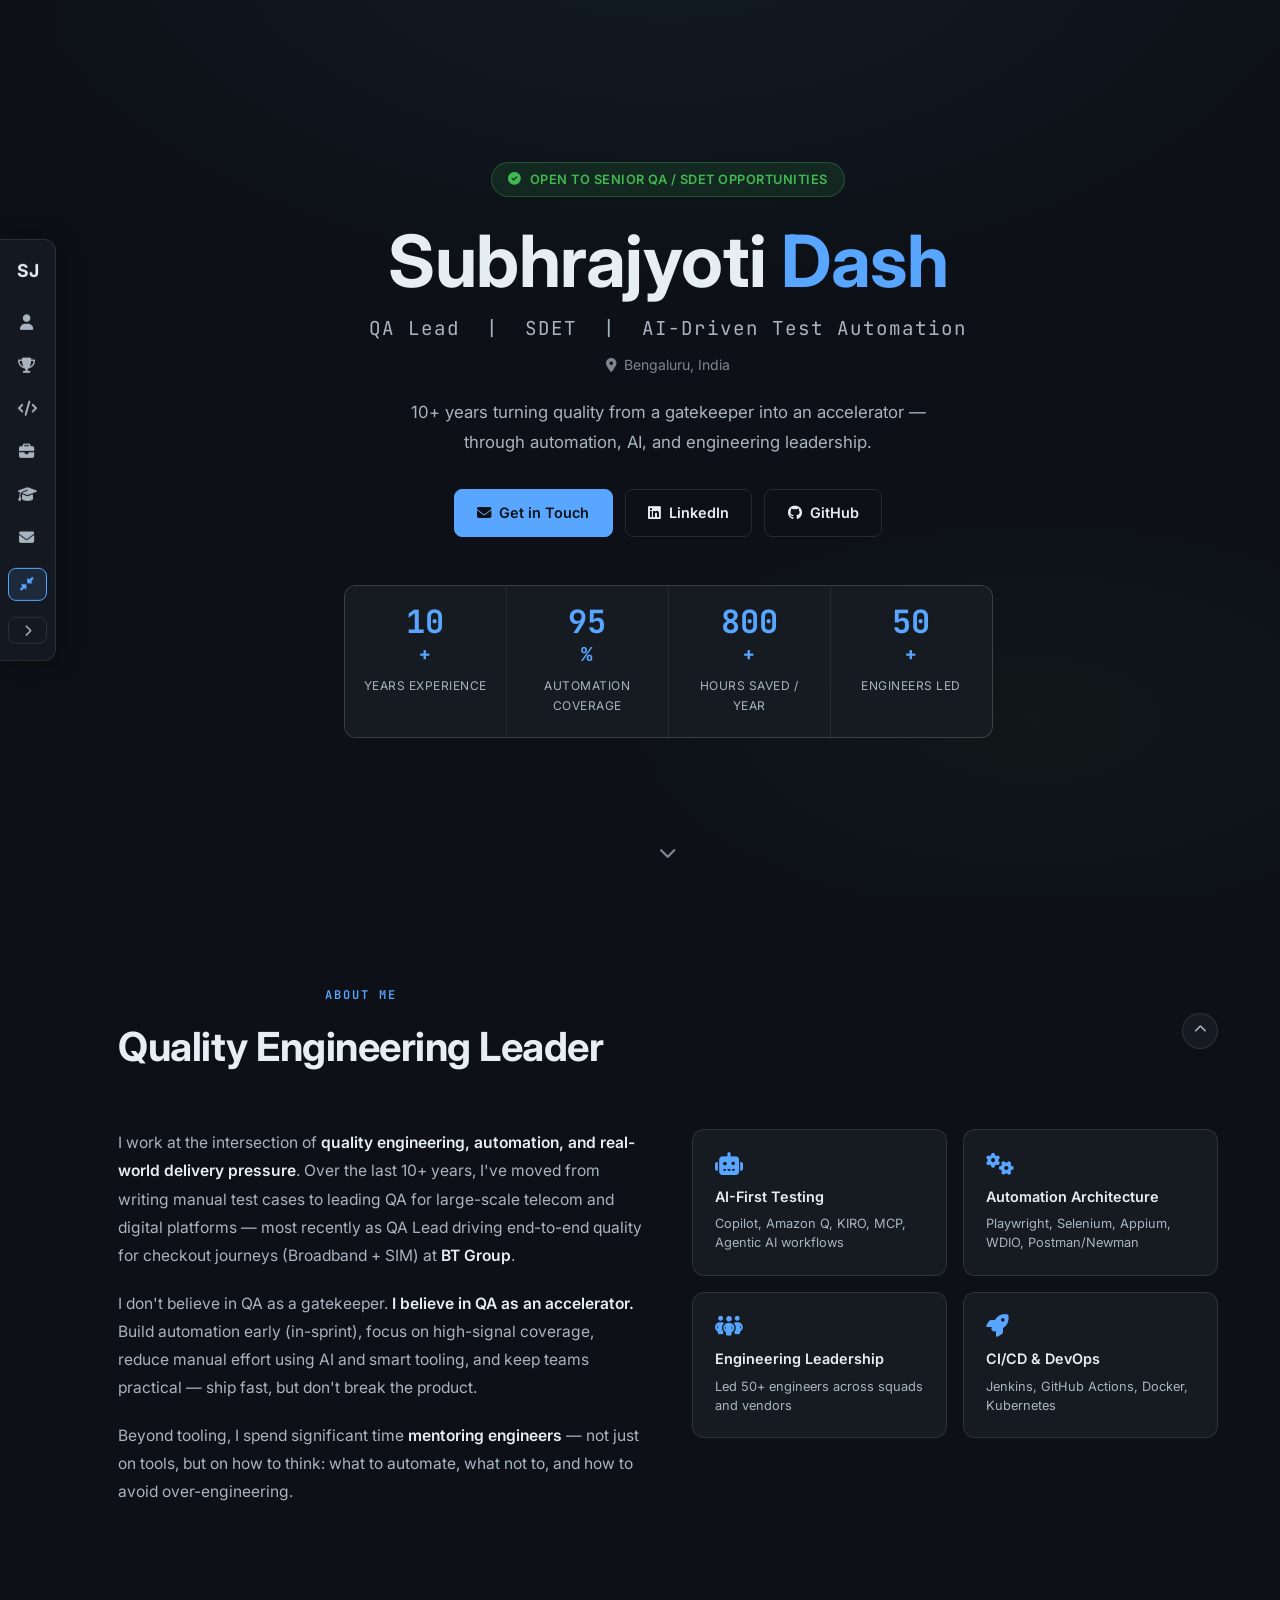
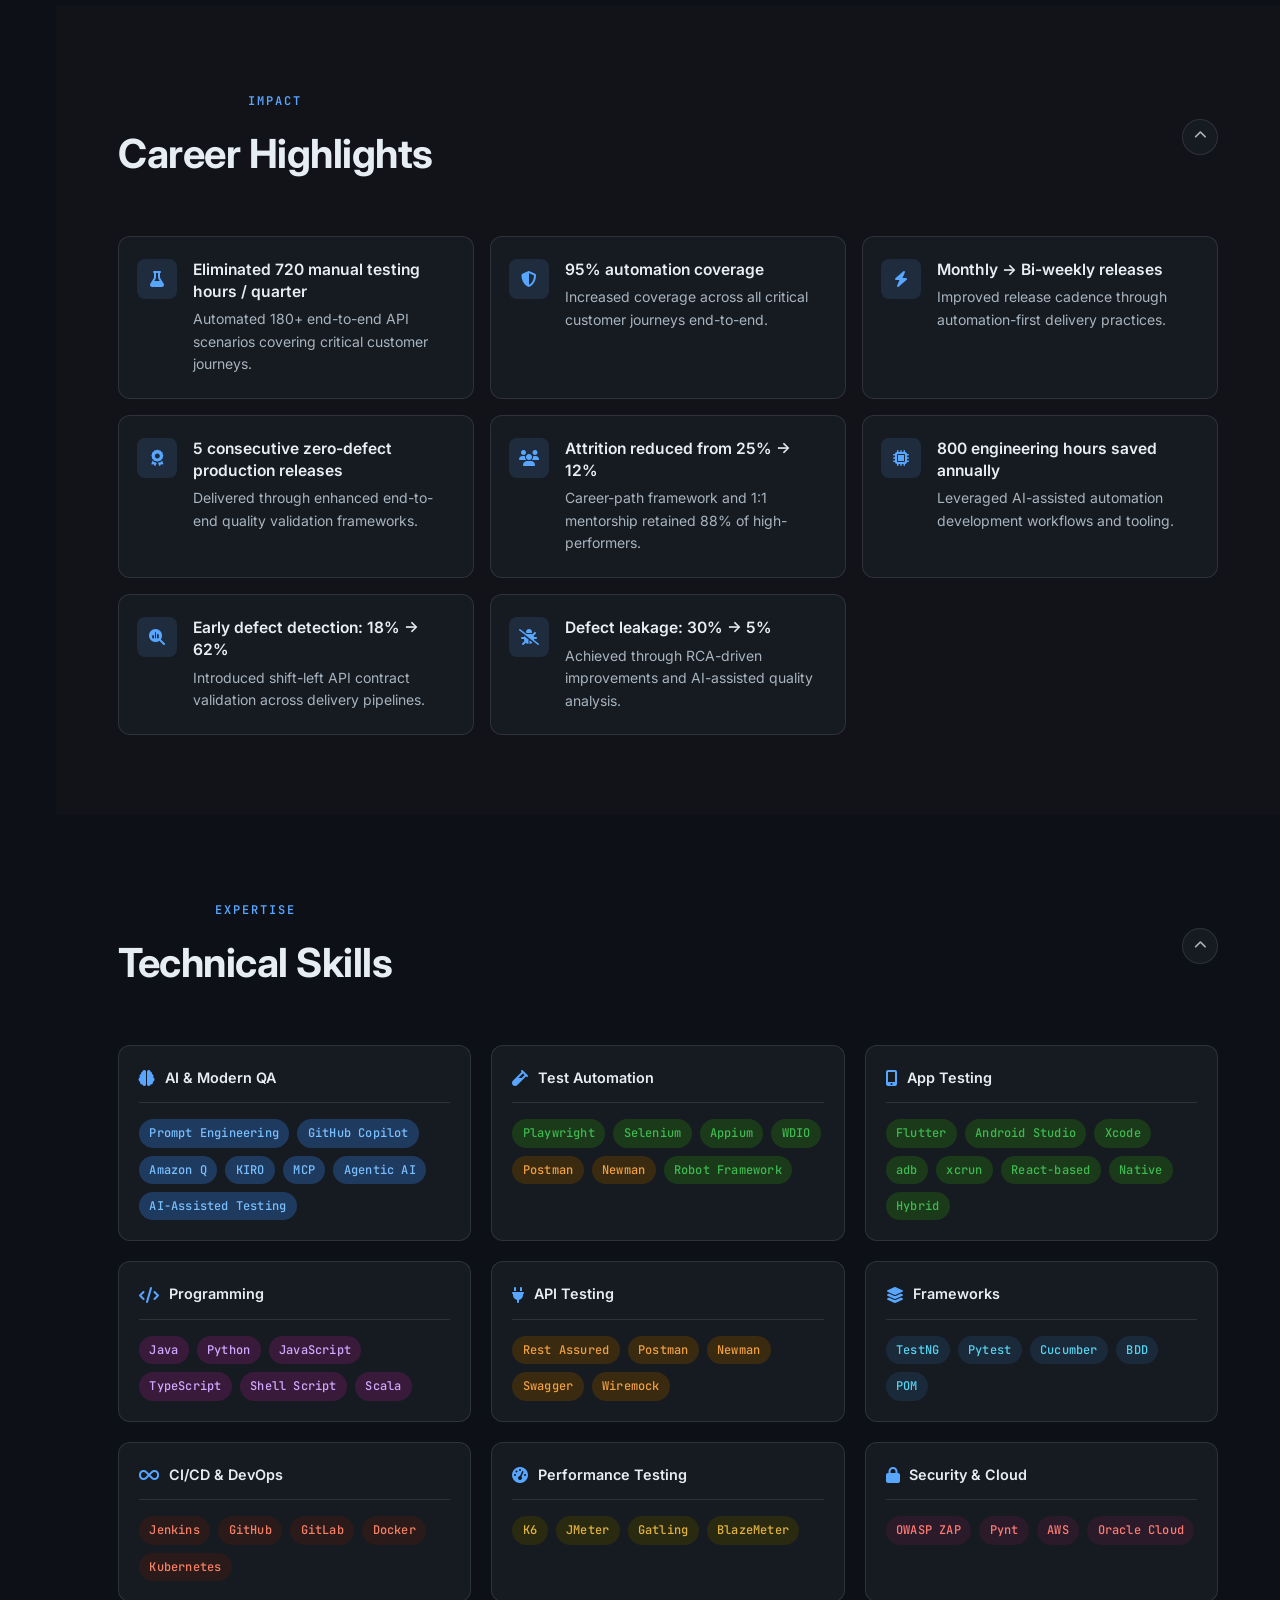
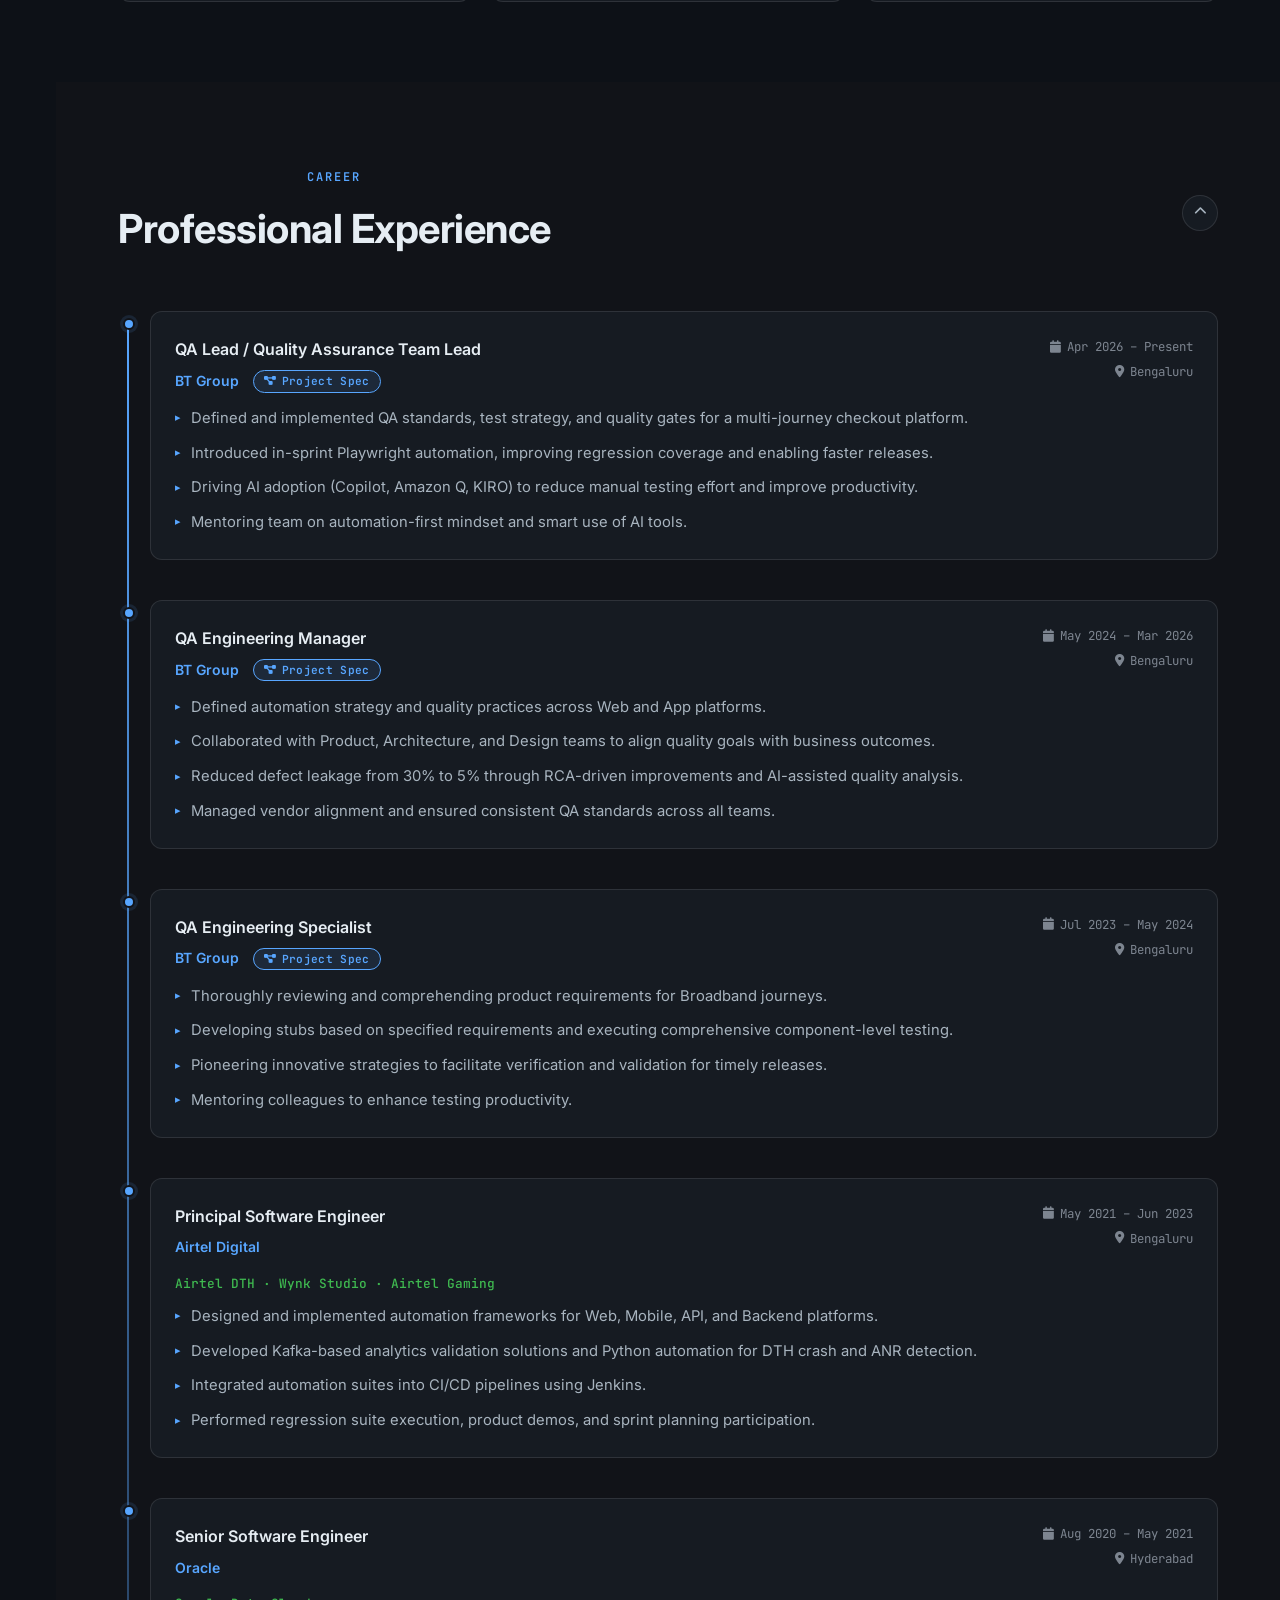
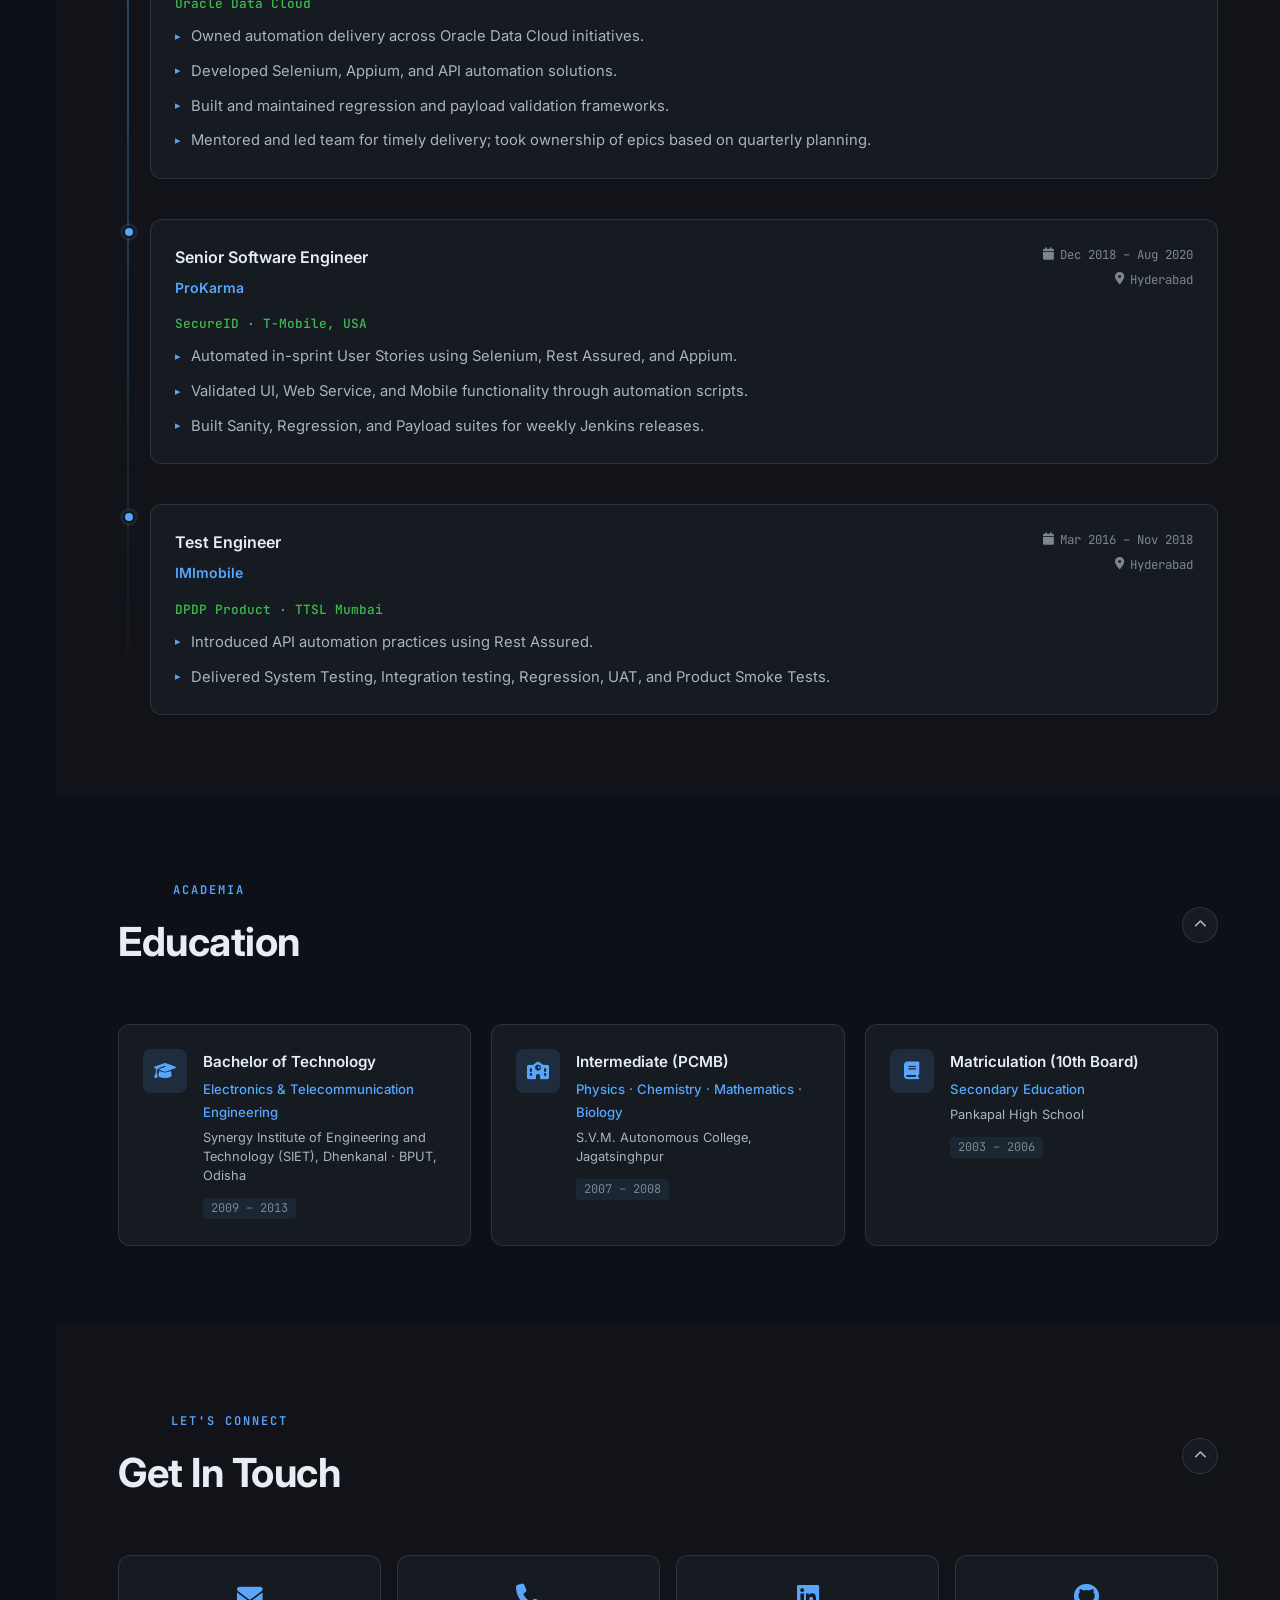
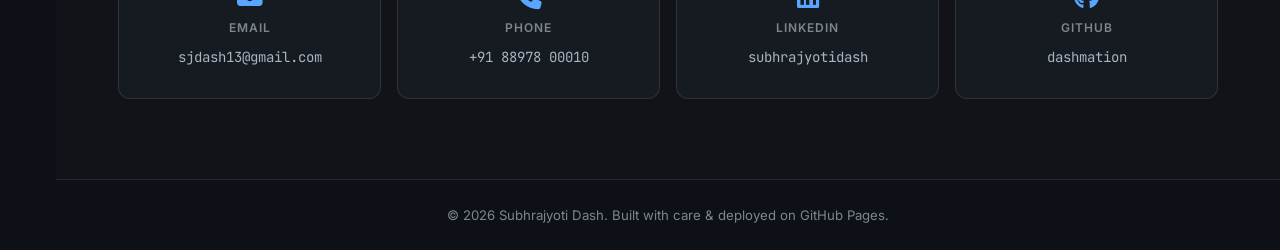
==== cv/index.html @ 7ba9d105 "resume to cv" ====
<!DOCTYPE html>
<html lang="en">
<head>
  <meta charset="UTF-8" />
  <meta name="viewport" content="width=device-width, initial-scale=1.0" />
  <title>Subhrajyoti Dash | QA Lead & SDET</title>
  <link rel="icon" href="data:image/svg+xml,<svg xmlns=%22http://www.w3.org/2000/svg%22 viewBox=%220 0 100 100%22><text y=%22.9em%22 font-size=%2290%22>🤖</text></svg>" />
  <link rel="stylesheet" href="styles.css" />
  <link rel="preconnect" href="https://fonts.googleapis.com" />
  <link rel="preconnect" href="https://fonts.gstatic.com" crossorigin />
  <link href="https://fonts.googleapis.com/css2?family=Inter:wght@300;400;500;600;700&family=JetBrains+Mono:wght@400;500&display=swap" rel="stylesheet" />
  <link rel="stylesheet" href="https://cdnjs.cloudflare.com/ajax/libs/font-awesome/6.5.0/css/all.min.css" />
</head>
<body>

  <!-- Floating Left Sidebar -->
  <aside id="sidebar">
    <div class="sidebar-logo">
      <span class="logo-short">SJ</span>
      <span class="logo-full">Subhrajyoti</span>
    </div>
    <nav class="sidebar-nav">
      <a href="#about"       class="sidebar-link" data-section="about">
        <i class="fas fa-user"></i><span>About</span>
      </a>
      <a href="#highlights"  class="sidebar-link" data-section="highlights">
        <i class="fas fa-trophy"></i><span>Highlights</span>
      </a>
      <a href="#skills"      class="sidebar-link" data-section="skills">
        <i class="fas fa-code"></i><span>Skills</span>
      </a>
      <a href="#experience"  class="sidebar-link" data-section="experience">
        <i class="fas fa-briefcase"></i><span>Experience</span>
      </a>
      <a href="#education"   class="sidebar-link" data-section="education">
        <i class="fas fa-graduation-cap"></i><span>Education</span>
      </a>
      <a href="#contact"     class="sidebar-link" data-section="contact">
        <i class="fas fa-envelope"></i><span>Contact</span>
      </a>
    </nav>
    <button id="collapseAllBtn" aria-label="Collapse all sections" title="Collapse / Expand all">
      <i class="fas fa-compress-alt"></i><span>Collapse All</span>
    </button>
    <div id="collapseHint">
      <span>Collapse or expand all sections in one click</span>
      <button id="collapseHintDismiss" aria-label="Dismiss hint"><i class="fas fa-xmark"></i></button>
    </div>
    <button id="sidebarToggle" aria-label="Toggle sidebar">
      <i class="fas fa-chevron-right"></i>
    </button>
  </aside>

  <!-- Navigation -->
  <nav id="navbar">
    <div class="nav-container">
      <span class="nav-logo">SJ<span class="dot">.</span></span>
      <ul class="nav-links">
        <li><a href="#about">About</a></li>
        <li><a href="#highlights">Highlights</a></li>
        <li><a href="#skills">Skills</a></li>
        <li><a href="#experience">Experience</a></li>
        <li><a href="#education">Education</a></li>
        <li><a href="#contact">Contact</a></li>
      </ul>
      <button class="nav-toggle" id="navToggle" aria-label="Toggle menu">
        <i class="fas fa-bars"></i>
      </button>
    </div>
  </nav>

  <!-- Hero Section -->
  <section id="hero">
    <div class="hero-bg"></div>
    <div class="hero-content">
      <div class="hero-badge">
        <i class="fas fa-circle-check"></i> Open to Senior QA / SDET Opportunities
      </div>
      <h1 class="hero-name">Subhrajyoti <span class="accent">Dash</span></h1>
      <p class="hero-title">QA Lead &nbsp;|&nbsp; SDET &nbsp;|&nbsp; AI-Driven Test Automation</p>
      <p class="hero-location"><i class="fas fa-location-dot"></i> Bengaluru, India</p>
      <p class="hero-tagline">10+ years turning quality from a gatekeeper into an accelerator —<br/>through automation, AI, and engineering leadership.</p>
      <div class="hero-cta">
        <a href="mailto:sjdash13@gmail.com" class="btn btn-primary"><i class="fas fa-envelope"></i> Get in Touch</a>
        <a href="https://linkedin.com/in/subhrajyotidash" target="_blank" rel="noopener" class="btn btn-outline"><i class="fab fa-linkedin"></i> LinkedIn</a>
        <a href="https://github.com/dashmation" target="_blank" rel="noopener" class="btn btn-outline"><i class="fab fa-github"></i> GitHub</a>
      </div>
      <div class="hero-stats">
        <div class="stat">
          <span class="stat-number" data-target="10">0</span><span class="stat-suffix">+</span>
          <span class="stat-label">Years Experience</span>
        </div>
        <div class="stat">
          <span class="stat-number" data-target="95">0</span><span class="stat-suffix">%</span>
          <span class="stat-label">Automation Coverage</span>
        </div>
        <div class="stat">
          <span class="stat-number" data-target="800">0</span><span class="stat-suffix">+</span>
          <span class="stat-label">Hours Saved / Year</span>
        </div>
        <div class="stat">
          <span class="stat-number" data-target="50">0</span><span class="stat-suffix">+</span>
          <span class="stat-label">Engineers Led</span>
        </div>
      </div>
    </div>
    <a href="#about" class="scroll-down" aria-label="Scroll down"><i class="fas fa-chevron-down"></i></a>
  </section>

  <!-- About / Summary -->
  <section id="about" class="section collapsible-section">
    <div class="container">
      <div class="section-header fade-in">
        <div class="section-title-row">
          <div>
            <span class="section-label">About Me</span>
            <h2>Quality Engineering Leader</h2>
          </div>
          <button class="collapse-btn" aria-expanded="true" aria-controls="about-body">
            <i class="fas fa-chevron-up"></i>
          </button>
        </div>
      </div>
      <div class="section-body" id="about-body">
      <div class="about-grid fade-in">
        <div class="about-text">
          <p>
            I work at the intersection of <strong>quality engineering, automation, and real-world delivery pressure</strong>. Over the last 10+ years, I've moved from writing manual test cases to leading QA for large-scale telecom and digital platforms — most recently as QA Lead driving end-to-end quality for checkout journeys (Broadband + SIM) at <strong>BT Group</strong>.
          </p>
          <p>
            I don't believe in QA as a gatekeeper. <strong>I believe in QA as an accelerator.</strong> Build automation early (in-sprint), focus on high-signal coverage, reduce manual effort using AI and smart tooling, and keep teams practical — ship fast, but don't break the product.
          </p>
          <p>
            Beyond tooling, I spend significant time <strong>mentoring engineers</strong> — not just on tools, but on how to think: what to automate, what not to, and how to avoid over-engineering.
          </p>
        </div>
        <div class="about-cards">
          <div class="about-card">
            <i class="fas fa-robot"></i>
            <h4>AI-First Testing</h4>
            <p>Copilot, Amazon Q, KIRO, MCP, Agentic AI workflows</p>
          </div>
          <div class="about-card">
            <i class="fas fa-gears"></i>
            <h4>Automation Architecture</h4>
            <p>Playwright, Selenium, Appium, WDIO, Postman/Newman</p>
          </div>
          <div class="about-card">
            <i class="fas fa-people-group"></i>
            <h4>Engineering Leadership</h4>
            <p>Led 50+ engineers across squads and vendors</p>
          </div>
          <div class="about-card">
            <i class="fas fa-rocket"></i>
            <h4>CI/CD & DevOps</h4>
            <p>Jenkins, GitHub Actions, Docker, Kubernetes</p>
          </div>
        </div>
      </div><!-- /.about-grid -->
      </div><!-- /.section-body -->
    </div><!-- /.container -->
  </section><!-- /#about -->
  <section id="highlights" class="section section-dark collapsible-section">
    <div class="container">
      <div class="section-header fade-in">
        <div class="section-title-row">
          <div>
            <span class="section-label">Impact</span>
            <h2>Career Highlights</h2>
          </div>
          <button class="collapse-btn" aria-expanded="true" aria-controls="highlights-body">
            <i class="fas fa-chevron-up"></i>
          </button>
        </div>
      </div>
      <div class="section-body" id="highlights-body">
      <div class="highlights-grid fade-in">
        <div class="highlight-card" data-highlight="manual-hours" role="button" tabindex="0" aria-label="Read the story behind this highlight">
          <div class="highlight-icon"><i class="fas fa-flask"></i></div>
          <div class="highlight-body">
            <h4>Eliminated 720 manual testing hours / quarter</h4>
            <p>Automated 180+ end-to-end API scenarios covering critical customer journeys.</p>
          </div>
        </div>
        <div class="highlight-card" data-highlight="automation-coverage" role="button" tabindex="0" aria-label="Read the story behind this highlight">
          <div class="highlight-icon"><i class="fas fa-shield-halved"></i></div>
          <div class="highlight-body">
            <h4>95% automation coverage</h4>
            <p>Increased coverage across all critical customer journeys end-to-end.</p>
          </div>
        </div>
        <div class="highlight-card" data-highlight="release-cadence" role="button" tabindex="0" aria-label="Read the story behind this highlight">
          <div class="highlight-icon"><i class="fas fa-bolt"></i></div>
          <div class="highlight-body">
            <h4>Monthly → Bi-weekly releases</h4>
            <p>Improved release cadence through automation-first delivery practices.</p>
          </div>
        </div>
        <div class="highlight-card" data-highlight="zero-defect" role="button" tabindex="0" aria-label="Read the story behind this highlight">
          <div class="highlight-icon"><i class="fas fa-award"></i></div>
          <div class="highlight-body">
            <h4>5 consecutive zero-defect production releases</h4>
            <p>Delivered through enhanced end-to-end quality validation frameworks.</p>
          </div>
        </div>
        <div class="highlight-card" data-highlight="attrition" role="button" tabindex="0" aria-label="Read the story behind this highlight">
          <div class="highlight-icon"><i class="fas fa-users"></i></div>
          <div class="highlight-body">
            <h4>Attrition reduced from 25% → 12%</h4>
            <p>Career-path framework and 1:1 mentorship retained 88% of high-performers.</p>
          </div>
        </div>
        <div class="highlight-card" data-highlight="ai-hours-saved" role="button" tabindex="0" aria-label="Read the story behind this highlight">
          <div class="highlight-icon"><i class="fas fa-microchip"></i></div>
          <div class="highlight-body">
            <h4>800 engineering hours saved annually</h4>
            <p>Leveraged AI-assisted automation development workflows and tooling.</p>
          </div>
        </div>
        <div class="highlight-card" data-highlight="shift-left" role="button" tabindex="0" aria-label="Read the story behind this highlight">
          <div class="highlight-icon"><i class="fas fa-magnifying-glass-chart"></i></div>
          <div class="highlight-body">
            <h4>Early defect detection: 18% → 62%</h4>
            <p>Introduced shift-left API contract validation across delivery pipelines.</p>
          </div>
        </div>
        <div class="highlight-card" data-highlight="defect-leakage" role="button" tabindex="0" aria-label="Read the story behind this highlight">
          <div class="highlight-icon"><i class="fas fa-bug-slash"></i></div>
          <div class="highlight-body">
            <h4>Defect leakage: 30% → 5%</h4>
            <p>Achieved through RCA-driven improvements and AI-assisted quality analysis.</p>
          </div>
        </div>
      </div>
      </div><!-- /.section-body -->
    </div><!-- /.container -->
  </section><!-- /#highlights -->

  <!-- Technical Skills -->
  <section id="skills" class="section collapsible-section">
    <div class="container">
      <div class="section-header fade-in">
        <div class="section-title-row">
          <div>
            <span class="section-label">Expertise</span>
            <h2>Technical Skills</h2>
          </div>
          <button class="collapse-btn" aria-expanded="true" aria-controls="skills-body">
            <i class="fas fa-chevron-up"></i>
          </button>
        </div>
      </div>
      <div class="section-body" id="skills-body">
      <div class="skills-grid fade-in">

        <div class="skill-group">
          <div class="skill-group-header">
            <i class="fas fa-brain"></i>
            <h3>AI &amp; Modern QA</h3>
          </div>
          <div class="skill-tags">
            <span class="tag tag-ai">Prompt Engineering</span>
            <span class="tag tag-ai">GitHub Copilot</span>
            <span class="tag tag-ai">Amazon Q</span>
            <span class="tag tag-ai">KIRO</span>
            <span class="tag tag-ai">MCP</span>
            <span class="tag tag-ai">Agentic AI</span>
            <span class="tag tag-ai">AI-Assisted Testing</span>
          </div>
        </div>

        <div class="skill-group">
          <div class="skill-group-header">
            <i class="fas fa-vial"></i>
            <h3>Test Automation</h3>
          </div>
          <div class="skill-tags">
            <span class="tag tag-auto">Playwright</span>
            <span class="tag tag-auto">Selenium</span>
            <span class="tag tag-auto">Appium</span>
            <span class="tag tag-auto">WDIO</span>
            <span class="tag tag-api">Postman</span>
            <span class="tag tag-api">Newman</span>
            <span class="tag tag-auto">Robot Framework</span>
          </div>
        </div>

        <div class="skill-group">
          <div class="skill-group-header">
            <i class="fas fa-mobile-screen-button"></i>
            <h3>App Testing</h3>
          </div>
          <div class="skill-tags">
            <span class="tag tag-auto">Flutter</span>
            <span class="tag tag-auto">Android Studio</span>
            <span class="tag tag-auto">Xcode</span>
            <span class="tag tag-auto">adb</span>
            <span class="tag tag-auto">xcrun</span>
            <span class="tag tag-auto">React-based</span>
            <span class="tag tag-auto">Native</span>
            <span class="tag tag-auto">Hybrid</span>
          </div>
        </div>

        <div class="skill-group">
          <div class="skill-group-header">
            <i class="fas fa-code"></i>
            <h3>Programming</h3>
          </div>
          <div class="skill-tags">
            <span class="tag tag-lang">Java</span>
            <span class="tag tag-lang">Python</span>
            <span class="tag tag-lang">JavaScript</span>
            <span class="tag tag-lang">TypeScript</span>
            <span class="tag tag-lang">Shell Script</span>
            <span class="tag tag-lang">Scala</span>
          </div>
        </div>

        <div class="skill-group">
          <div class="skill-group-header">
            <i class="fas fa-plug"></i>
            <h3>API Testing</h3>
          </div>
          <div class="skill-tags">
            <span class="tag tag-api">Rest Assured</span>
            <span class="tag tag-api">Postman</span>
            <span class="tag tag-api">Newman</span>
            <span class="tag tag-api">Swagger</span>
            <span class="tag tag-api">Wiremock</span>
          </div>
        </div>

        <div class="skill-group">
          <div class="skill-group-header">
            <i class="fas fa-layer-group"></i>
            <h3>Frameworks</h3>
          </div>
          <div class="skill-tags">
            <span class="tag tag-fw">TestNG</span>
            <span class="tag tag-fw">Pytest</span>
            <span class="tag tag-fw">Cucumber</span>
            <span class="tag tag-fw">BDD</span>
            <span class="tag tag-fw">POM</span>
          </div>
        </div>

        <div class="skill-group">
          <div class="skill-group-header">
            <i class="fas fa-infinity"></i>
            <h3>CI/CD &amp; DevOps</h3>
          </div>
          <div class="skill-tags">
            <span class="tag tag-cicd">Jenkins</span>
            <span class="tag tag-cicd">GitHub</span>
            <span class="tag tag-cicd">GitLab</span>
            <span class="tag tag-cicd">Docker</span>
            <span class="tag tag-cicd">Kubernetes</span>
          </div>
        </div>

        <div class="skill-group">
          <div class="skill-group-header">
            <i class="fas fa-gauge-high"></i>
            <h3>Performance Testing</h3>
          </div>
          <div class="skill-tags">
            <span class="tag tag-perf">K6</span>
            <span class="tag tag-perf">JMeter</span>
            <span class="tag tag-perf">Gatling</span>
            <span class="tag tag-perf">BlazeMeter</span>
          </div>
        </div>

        <div class="skill-group">
          <div class="skill-group-header">
            <i class="fas fa-lock"></i>
            <h3>Security &amp; Cloud</h3>
          </div>
          <div class="skill-tags">
            <span class="tag tag-sec">OWASP ZAP</span>
            <span class="tag tag-sec">Pynt</span>
            <span class="tag tag-sec">AWS</span>
            <span class="tag tag-sec">Oracle Cloud</span>
          </div>
        </div>

      </div>
      </div><!-- /.section-body -->
    </div><!-- /.container -->
  </section><!-- /#skills -->

  <!-- Professional Experience -->
  <section id="experience" class="section section-dark collapsible-section">
    <div class="container">
      <div class="section-header fade-in">
        <div class="section-title-row">
          <div>
            <span class="section-label">Career</span>
            <h2>Professional Experience</h2>
          </div>
          <button class="collapse-btn" aria-expanded="true" aria-controls="experience-body">
            <i class="fas fa-chevron-up"></i>
          </button>
        </div>
      </div>
      <div class="section-body" id="experience-body">

      <div class="timeline fade-in">

        <!-- BT Group -->
        <div class="timeline-item">
          <div class="timeline-marker"></div>
          <div class="timeline-content" data-project="one-checkout">
            <div class="timeline-header">
              <div>
                <h3 class="timeline-role">QA Lead / Quality Assurance Team Lead</h3>
                <span class="timeline-company">BT Group</span>
                <button class="proj-chip" aria-label="View project spec"><i class="fas fa-diagram-project"></i> Project Spec</button>
              </div>
              <div class="timeline-meta">
                <span class="timeline-period"><i class="fas fa-calendar"></i> Apr 2026 – Present</span>
                <span class="timeline-location"><i class="fas fa-location-dot"></i> Bengaluru</span>
              </div>
            </div>
            <ul class="timeline-bullets">
              <li>Defined and implemented QA standards, test strategy, and quality gates for a multi-journey checkout platform.</li>
              <li>Introduced in-sprint Playwright automation, improving regression coverage and enabling faster releases.</li>
              <li>Driving AI adoption (Copilot, Amazon Q, KIRO) to reduce manual testing effort and improve productivity.</li>
              <li>Mentoring team on automation-first mindset and smart use of AI tools.</li>
            </ul>
          </div>
        </div>

        <!-- BT Group - QA Engineering Manager -->
        <div class="timeline-item">
          <div class="timeline-marker"></div>
          <div class="timeline-content" data-project="digital-sales-manager">
            <div class="timeline-header">
              <div>
                <h3 class="timeline-role">QA Engineering Manager</h3>
                <span class="timeline-company">BT Group</span>
                <button class="proj-chip" aria-label="View project spec"><i class="fas fa-diagram-project"></i> Project Spec</button>
              </div>
              <div class="timeline-meta">
                <span class="timeline-period"><i class="fas fa-calendar"></i> May 2024 – Mar 2026</span>
                <span class="timeline-location"><i class="fas fa-location-dot"></i> Bengaluru</span>
              </div>
            </div>
            <ul class="timeline-bullets">
              <li>Defined automation strategy and quality practices across Web and App platforms.</li>
              <li>Collaborated with Product, Architecture, and Design teams to align quality goals with business outcomes.</li>
              <li>Reduced defect leakage from 30% to 5% through RCA-driven improvements and AI-assisted quality analysis.</li>
              <li>Managed vendor alignment and ensured consistent QA standards across all teams.</li>
            </ul>
          </div>
        </div>

        <!-- BT Group - Engineering Specialist -->
        <div class="timeline-item">
          <div class="timeline-marker"></div>
          <div class="timeline-content" data-project="digital-sales-specialist">
            <div class="timeline-header">
              <div>
                <h3 class="timeline-role">QA Engineering Specialist</h3>
                <span class="timeline-company">BT Group</span>
                <button class="proj-chip" aria-label="View project spec"><i class="fas fa-diagram-project"></i> Project Spec</button>
              </div>
              <div class="timeline-meta">
                <span class="timeline-period"><i class="fas fa-calendar"></i> Jul 2023 – May 2024</span>
                <span class="timeline-location"><i class="fas fa-location-dot"></i> Bengaluru</span>
              </div>
            </div>
            <ul class="timeline-bullets">
              <li>Thoroughly reviewing and comprehending product requirements for Broadband journeys.</li>
              <li>Developing stubs based on specified requirements and executing comprehensive component-level testing.</li>
              <li>Pioneering innovative strategies to facilitate verification and validation for timely releases.</li>
              <li>Mentoring colleagues to enhance testing productivity.</li>
            </ul>
          </div>
        </div>

        <!-- Airtel -->
        <div class="timeline-item">
          <div class="timeline-marker"></div>
          <div class="timeline-content">
            <div class="timeline-header">
              <div>
                <h3 class="timeline-role">Principal Software Engineer</h3>
                <span class="timeline-company">Airtel Digital</span>
              </div>
              <div class="timeline-meta">
                <span class="timeline-period"><i class="fas fa-calendar"></i> May 2021 – Jun 2023</span>
                <span class="timeline-location"><i class="fas fa-location-dot"></i> Bengaluru</span>
              </div>
            </div>
            <p class="timeline-domain">Airtel DTH · Wynk Studio · Airtel Gaming</p>
            <ul class="timeline-bullets">
              <li>Designed and implemented automation frameworks for Web, Mobile, API, and Backend platforms.</li>
              <li>Developed Kafka-based analytics validation solutions and Python automation for DTH crash and ANR detection.</li>
              <li>Integrated automation suites into CI/CD pipelines using Jenkins.</li>
              <li>Performed regression suite execution, product demos, and sprint planning participation.</li>
            </ul>
          </div>
        </div>

        <!-- Oracle -->
        <div class="timeline-item">
          <div class="timeline-marker"></div>
          <div class="timeline-content">
            <div class="timeline-header">
              <div>
                <h3 class="timeline-role">Senior Software Engineer</h3>
                <span class="timeline-company">Oracle</span>
              </div>
              <div class="timeline-meta">
                <span class="timeline-period"><i class="fas fa-calendar"></i> Aug 2020 – May 2021</span>
                <span class="timeline-location"><i class="fas fa-location-dot"></i> Hyderabad</span>
              </div>
            </div>
            <p class="timeline-domain">Oracle Data Cloud</p>
            <ul class="timeline-bullets">
              <li>Owned automation delivery across Oracle Data Cloud initiatives.</li>
              <li>Developed Selenium, Appium, and API automation solutions.</li>
              <li>Built and maintained regression and payload validation frameworks.</li>
              <li>Mentored and led team for timely delivery; took ownership of epics based on quarterly planning.</li>
            </ul>
          </div>
        </div>

        <!-- ProKarma -->
        <div class="timeline-item">
          <div class="timeline-marker"></div>
          <div class="timeline-content">
            <div class="timeline-header">
              <div>
                <h3 class="timeline-role">Senior Software Engineer</h3>
                <span class="timeline-company">ProKarma</span>
              </div>
              <div class="timeline-meta">
                <span class="timeline-period"><i class="fas fa-calendar"></i> Dec 2018 – Aug 2020</span>
                <span class="timeline-location"><i class="fas fa-location-dot"></i> Hyderabad</span>
              </div>
            </div>
            <p class="timeline-domain">SecureID · T-Mobile, USA</p>
            <ul class="timeline-bullets">
              <li>Automated in-sprint User Stories using Selenium, Rest Assured, and Appium.</li>
              <li>Validated UI, Web Service, and Mobile functionality through automation scripts.</li>
              <li>Built Sanity, Regression, and Payload suites for weekly Jenkins releases.</li>
            </ul>
          </div>
        </div>

        <!-- IMImobile -->
        <div class="timeline-item">
          <div class="timeline-marker"></div>
          <div class="timeline-content">
            <div class="timeline-header">
              <div>
                <h3 class="timeline-role">Test Engineer</h3>
                <span class="timeline-company">IMImobile</span>
              </div>
              <div class="timeline-meta">
                <span class="timeline-period"><i class="fas fa-calendar"></i> Mar 2016 – Nov 2018</span>
                <span class="timeline-location"><i class="fas fa-location-dot"></i> Hyderabad</span>
              </div>
            </div>
            <p class="timeline-domain">DPDP Product · TTSL Mumbai</p>
            <ul class="timeline-bullets">
              <li>Introduced API automation practices using Rest Assured.</li>
              <li>Delivered System Testing, Integration testing, Regression, UAT, and Product Smoke Tests.</li>
            </ul>
          </div>
        </div>



      </div>
      </div><!-- /.section-body -->
    </div><!-- /.container -->
  </section><!-- /#experience -->

  <!-- Education -->
  <section id="education" class="section collapsible-section">
    <div class="container">
      <div class="section-header fade-in">
        <div class="section-title-row">
          <div>
            <span class="section-label">Academia</span>
            <h2>Education</h2>
          </div>
          <button class="collapse-btn" aria-expanded="true" aria-controls="education-body">
            <i class="fas fa-chevron-up"></i>
          </button>
        </div>
      </div>
      <div class="section-body" id="education-body">
      <div class="edu-grid fade-in">
        <div class="edu-card">
          <div class="edu-icon"><i class="fas fa-graduation-cap"></i></div>
          <div class="edu-body">
            <h3>Bachelor of Technology</h3>
            <p class="edu-subject">Electronics &amp; Telecommunication Engineering</p>
            <p class="edu-institute">Synergy Institute of Engineering and Technology (SIET), Dhenkanal · BPUT, Odisha</p>
            <span class="edu-year">2009 – 2013</span>
          </div>
        </div>
        <div class="edu-card">
          <div class="edu-icon"><i class="fas fa-school"></i></div>
          <div class="edu-body">
            <h3>Intermediate (PCMB)</h3>
            <p class="edu-subject">Physics · Chemistry · Mathematics · Biology</p>
            <p class="edu-institute">S.V.M. Autonomous College, Jagatsinghpur</p>
            <span class="edu-year">2007 – 2008</span>
          </div>
        </div>
        <div class="edu-card">
          <div class="edu-icon"><i class="fas fa-book"></i></div>
          <div class="edu-body">
            <h3>Matriculation (10th Board)</h3>
            <p class="edu-subject">Secondary Education</p>
            <p class="edu-institute">Pankapal High School</p>
            <span class="edu-year">2003 – 2006</span>
          </div>
        </div>
      </div>
      </div><!-- /.section-body -->
    </div><!-- /.container -->
  </section><!-- /#education -->

  <!-- Contact -->
  <section id="contact" class="section section-dark collapsible-section">
    <div class="container">
      <div class="section-header fade-in">
        <div class="section-title-row">
          <div>
            <span class="section-label">Let's Connect</span>
            <h2>Get In Touch</h2>
          </div>
          <button class="collapse-btn" aria-expanded="true" aria-controls="contact-body">
            <i class="fas fa-chevron-up"></i>
          </button>
        </div>
      </div>
      <div class="section-body" id="contact-body">
      <div class="contact-grid fade-in">
        <a href="mailto:sjdash13@gmail.com" class="contact-card">
          <i class="fas fa-envelope"></i>
          <span class="contact-label">Email</span>
          <span class="contact-value">sjdash13@gmail.com</span>
        </a>
        <a href="tel:+918897800010" class="contact-card">
          <i class="fas fa-phone"></i>
          <span class="contact-label">Phone</span>
          <span class="contact-value">+91 88978 00010</span>
        </a>
        <a href="https://linkedin.com/in/subhrajyotidash" target="_blank" rel="noopener" class="contact-card">
          <i class="fab fa-linkedin"></i>
          <span class="contact-label">LinkedIn</span>
          <span class="contact-value">subhrajyotidash</span>
        </a>
        <a href="https://github.com/dashmation" target="_blank" rel="noopener" class="contact-card">
          <i class="fab fa-github"></i>
          <span class="contact-label">GitHub</span>
          <span class="contact-value">dashmation</span>
        </a>
      </div>
      </div><!-- /.section-body -->
    </div><!-- /.container -->
  </section><!-- /#contact -->

  <!-- Footer -->
  <footer>
    <p>&copy; 2026 Subhrajyoti Dash. Built with care &amp; deployed on GitHub Pages.</p>
  </footer>

  <button id="backToTop" aria-label="Back to top"><i class="fas fa-arrow-up"></i></button>

  <!-- Floating Bottom Tab Bar (mobile only) -->
  <nav id="bottomTabBar" aria-label="Mobile navigation">
    <a href="#about"      class="tab-item" data-section="about">
      <i class="fas fa-user"></i><span>About</span>
    </a>
    <a href="#highlights" class="tab-item" data-section="highlights">
      <i class="fas fa-trophy"></i><span>Highlights</span>
    </a>
    <a href="#skills"     class="tab-item" data-section="skills">
      <i class="fas fa-code"></i><span>Skills</span>
    </a>
    <a href="#experience" class="tab-item" data-section="experience">
      <i class="fas fa-briefcase"></i><span>Experience</span>
    </a>
    <a href="#education"  class="tab-item" data-section="education">
      <i class="fas fa-graduation-cap"></i><span>Education</span>
    </a>
    <a href="#contact"    class="tab-item" data-section="contact">
      <i class="fas fa-envelope"></i><span>Contact</span>
    </a>
  </nav>

  <!-- Project Spec Modal -->
  <div id="projModal" role="dialog" aria-modal="true" aria-labelledby="projModalTitle" hidden>
    <div class="proj-backdrop"></div>
    <div class="proj-card">
      <button class="proj-close" aria-label="Close project specification"><i class="fas fa-xmark"></i></button>
      <div class="proj-card-body" id="projModalBody"></div>
    </div>
  </div>

  <script src="script.js"></script>
</body>
</html>
---- cv/styles.css ----
/* =========================================================
   SUBHRAJYOTI DASH — CV Stylesheet
   ========================================================= */

/* --- Reset & Box Model --- */
*, *::before, *::after { box-sizing: border-box; margin: 0; padding: 0; }
html { scroll-behavior: smooth; font-size: 16px; }
body {
  font-family: 'Inter', sans-serif;
  background: var(--bg);
  color: var(--text);
  line-height: 1.7;
  overflow-x: hidden;
}
img { max-width: 100%; display: block; }
a { text-decoration: none; color: inherit; }
ul { list-style: none; }

/* --- Design Tokens --- */
:root {
  --bg:            #0d1117;
  --bg-card:       #161b22;
  --bg-section:    #111318;
  --border:        rgba(255,255,255,0.10);
  --accent:        #58a6ff;
  --accent2:       #3fb950;
  --accent-glow:   rgba(88,166,255,0.12);
  --text:          #e6edf3;
  --text-muted:    #a8b4bf;
  --text-dim:      #7d8590;
  --radius:        12px;
  --radius-sm:     8px;
  --shadow:        0 4px 24px rgba(0,0,0,0.4);
  --transition:    0.25s ease;

  /* tag colours */
  --tag-ai:    #1f3a5f;
  --tag-ai-t:  #79c0ff;
  --tag-auto:  #1a3a1a;
  --tag-auto-t:#3fb950;
  --tag-lang:  #3a1a3a;
  --tag-lang-t:#d2a8ff;
  --tag-api:   #3a2a10;
  --tag-api-t: #f0a040;
  --tag-fw:    #1a2a3a;
  --tag-fw-t:  #56d3ef;
  --tag-cicd:  #2a1a1a;
  --tag-cicd-t:#f78166;
  --tag-perf:  #2a2a10;
  --tag-perf-t:#e3b341;
  --tag-sec:   #2a1a2a;
  --tag-sec-t: #ff7b72;
}

/* =========================================================
   NAVBAR
   ========================================================= */
#navbar {
  position: fixed;
  top: 0; left: 0; right: 0;
  z-index: 100;
  padding: 0.75rem 0;
  background: transparent;
  transition: background var(--transition), box-shadow var(--transition);
}
#navbar.scrolled {
  background: rgba(13,17,23,0.55);
  backdrop-filter: blur(20px) saturate(180%);
  -webkit-backdrop-filter: blur(20px) saturate(180%);
  box-shadow: 0 1px 0 var(--border);
}
.nav-container {
  max-width: 1100px;
  margin: 0 auto;
  padding: 0 1.5rem;
  display: flex;
  align-items: center;
  justify-content: space-between;
  gap: 1rem;
}
.nav-logo {
  font-size: 1.4rem;
  font-weight: 700;
  color: var(--text);
  letter-spacing: -0.5px;
}
.nav-logo .dot { color: var(--accent); }
.nav-links {
  display: flex;
  gap: 0.25rem;
}
.nav-links a {
  padding: 0.4rem 0.8rem;
  border-radius: var(--radius-sm);
  font-size: 0.875rem;
  font-weight: 500;
  color: var(--text-muted);
  transition: color var(--transition), background var(--transition);
}
.nav-links a:hover,
.nav-links a.active {
  color: var(--text);
  background: var(--accent-glow);
}
.nav-toggle {
  display: none;
  background: none;
  border: none;
  color: var(--text);
  font-size: 1.2rem;
  cursor: pointer;
  padding: 0.4rem;
}

/* =========================================================
   HERO
   ========================================================= */
#hero {
  min-height: 100vh;
  display: flex;
  flex-direction: column;
  align-items: center;
  justify-content: center;
  text-align: center;
  padding: 6rem 1.5rem 4rem;
  position: relative;
  overflow: hidden;
}
.hero-bg {
  position: absolute;
  inset: 0;
  background:
    radial-gradient(ellipse 80% 60% at 50% -10%, rgba(88,166,255,0.07) 0%, transparent 70%),
    radial-gradient(ellipse 60% 40% at 80% 80%, rgba(63,185,80,0.04) 0%, transparent 60%);
  pointer-events: none;
}
.hero-content { position: relative; z-index: 1; max-width: 800px; }
.hero-badge {
  display: inline-flex;
  align-items: center;
  gap: 0.5rem;
  background: rgba(63,185,80,0.12);
  border: 1px solid rgba(63,185,80,0.3);
  color: var(--accent2);
  font-size: 0.8rem;
  font-weight: 600;
  letter-spacing: 0.5px;
  padding: 0.35rem 1rem;
  border-radius: 100px;
  margin-bottom: 1.5rem;
  text-transform: uppercase;
}
.hero-name {
  font-size: clamp(2.5rem, 7vw, 4.5rem);
  font-weight: 700;
  line-height: 1.1;
  color: var(--text);
  letter-spacing: -0.5px;
  margin-bottom: 0.75rem;
}
.hero-name .accent { color: var(--accent); }
.hero-title {
  font-size: clamp(1rem, 2.5vw, 1.2rem);
  color: var(--text-muted);
  font-weight: 400;
  letter-spacing: 1px;
  margin-bottom: 0.5rem;
  font-family: 'JetBrains Mono', monospace;
}
.hero-location {
  font-size: 0.875rem;
  color: var(--text-dim);
  margin-bottom: 1.25rem;
  display: flex;
  align-items: center;
  justify-content: center;
  gap: 0.4rem;
}
.hero-tagline {
  font-size: clamp(0.95rem, 2vw, 1.05rem);
  color: var(--text-muted);
  max-width: 600px;
  margin: 0 auto 2rem;
  line-height: 1.8;
}
.hero-cta {
  display: flex;
  gap: 0.75rem;
  justify-content: center;
  flex-wrap: wrap;
  margin-bottom: 3rem;
}
.btn {
  display: inline-flex;
  align-items: center;
  gap: 0.5rem;
  padding: 0.65rem 1.4rem;
  border-radius: var(--radius-sm);
  font-size: 0.9rem;
  font-weight: 600;
  cursor: pointer;
  transition: all var(--transition);
  border: 1px solid transparent;
}
.btn-primary {
  background: var(--accent);
  color: #0d1117;
  border-color: var(--accent);
}
.btn-primary:hover {
  background: #79c0ff;
  border-color: #79c0ff;
  box-shadow: 0 4px 16px rgba(88,166,255,0.25);
}
.btn-outline {
  background: transparent;
  color: var(--text);
  border-color: var(--border);
}
.btn-outline:hover {
  background: var(--accent-glow);
  border-color: var(--accent);
  color: var(--accent);
}

/* Hero Stats */
.hero-stats {
  display: flex;
  gap: 1px;
  justify-content: center;
  flex-wrap: wrap;
  background: var(--border);
  border: 1px solid var(--border);
  border-radius: var(--radius);
  overflow: hidden;
}
.stat {
  flex: 1;
  min-width: 110px;
  background: var(--bg-card);
  padding: 1.25rem 1rem;
  display: flex;
  flex-direction: column;
  align-items: center;
}
.stat-number {
  font-size: 2rem;
  font-weight: 700;
  color: var(--accent);
  font-family: 'JetBrains Mono', monospace;
  line-height: 1;
}
.stat-suffix {
  font-size: 1.2rem;
  font-weight: 700;
  color: var(--accent);
  font-family: 'JetBrains Mono', monospace;
}
.stat-label {
  font-size: 0.75rem;
  color: var(--text-muted);
  margin-top: 0.35rem;
  text-transform: uppercase;
  letter-spacing: 0.5px;
  text-align: center;
}

.scroll-down {
  position: absolute;
  bottom: 2rem;
  left: 50%;
  transform: translateX(-50%);
  color: var(--text-dim);
  font-size: 1.1rem;
}

/* =========================================================
   SECTIONS — common
   ========================================================= */
.section { padding: 5rem 1.5rem; }
.section-dark { background: var(--bg-section); }
.container { max-width: 1100px; margin: 0 auto; }

.section-header {
  text-align: center;
  margin-bottom: 3rem;
}
.section-label {
  display: inline-block;
  font-size: 0.75rem;
  font-weight: 600;
  letter-spacing: 2px;
  text-transform: uppercase;
  color: var(--accent);
  margin-bottom: 0.5rem;
  font-family: 'JetBrains Mono', monospace;
}
.section-header h2 {
  font-size: clamp(1.75rem, 4vw, 2.5rem);
  font-weight: 700;
  color: var(--text);
  letter-spacing: -0.5px;
}

/* Fade-in animation */
.fade-in {
  opacity: 0;
  transition: opacity 0.5s ease;
}
.fade-in.visible {
  opacity: 1;
}

/* =========================================================
   ABOUT
   ========================================================= */
.about-grid {
  display: grid;
  grid-template-columns: 1fr 1fr;
  gap: 3rem;
  align-items: start;
}
.about-text p {
  color: var(--text-muted);
  margin-bottom: 1.25rem;
  font-size: 0.975rem;
  line-height: 1.8;
}
.about-text strong { color: var(--text); font-weight: 600; }
.about-cards {
  display: grid;
  grid-template-columns: 1fr 1fr;
  gap: 1rem;
}
.about-card {
  background: var(--bg-card);
  border: 1px solid var(--border);
  border-radius: var(--radius);
  padding: 1.4rem;
  transition: border-color var(--transition);
}
.about-card:hover {
  border-color: var(--accent);
}
.about-card i {
  font-size: 1.4rem;
  color: var(--accent);
  margin-bottom: 0.6rem;
}
.about-card h4 {
  font-size: 0.9rem;
  font-weight: 600;
  color: var(--text);
  margin-bottom: 0.3rem;
}
.about-card p {
  font-size: 0.8rem;
  color: var(--text-muted);
  line-height: 1.5;
}

/* =========================================================
   HIGHLIGHTS
   ========================================================= */
.highlights-grid {
  display: grid;
  grid-template-columns: repeat(auto-fill, minmax(300px, 1fr));
  gap: 1rem;
}
.highlight-card {
  background: var(--bg-card);
  border: 1px solid var(--border);
  border-radius: var(--radius);
  padding: 1.4rem 1.4rem 1.4rem 1.1rem;
  display: flex;
  gap: 1rem;
  align-items: flex-start;
  transition: border-color var(--transition), box-shadow var(--transition), transform var(--transition);
  cursor: pointer;
  position: relative;
  user-select: none;
}
.highlight-card:hover {
  border-color: var(--accent);
  box-shadow: 0 4px 24px rgba(88,166,255,0.15);
  transform: translateY(-2px);
}
.highlight-card:hover .highlight-icon {
  background: rgba(88,166,255,0.2);
}
.highlight-card:focus-visible {
  outline: 2px solid var(--accent);
  outline-offset: 3px;
}

/* Story cue pill — removed */
.highlight-icon {
  flex-shrink: 0;
  width: 2.5rem;
  height: 2.5rem;
  border-radius: var(--radius-sm);
  background: var(--accent-glow);
  display: flex;
  align-items: center;
  justify-content: center;
  color: var(--accent);
  font-size: 1rem;
}
.highlight-body h4 {
  font-size: 0.975rem;
  font-weight: 600;
  color: var(--text);
  margin-bottom: 0.35rem;
  line-height: 1.4;
}
.highlight-body p {
  font-size: 0.875rem;
  color: var(--text-muted);
  line-height: 1.6;
}

/* =========================================================
   HIGHLIGHT HOVER POPUP  (centered overlay)
   ========================================================= */

/* Dim backdrop behind the popup */
.hl-popup-backdrop {
  display: none;
  position: fixed;
  inset: 0;
  z-index: 9998;
  background: rgba(0, 0, 0, 0.55);
  backdrop-filter: blur(2px);
  -webkit-backdrop-filter: blur(2px);
  opacity: 0;
  transition: opacity 0.35s ease;
  pointer-events: none;
}
.hl-popup-backdrop.hlp-visible {
  opacity: 1;
  pointer-events: auto;
}

.hl-popup {
  display: none;
  position: fixed;
  z-index: 9999;
  width: 520px;
  max-width: calc(100vw - 32px);
  background: #1a2233;
  border: 1px solid rgba(88,166,255,0.3);
  border-radius: 16px;
  box-shadow: 0 24px 64px rgba(0,0,0,0.7), 0 0 0 1px rgba(88,166,255,0.08);
  overflow-y: auto;
  overflow-x: hidden;
  pointer-events: auto;
  max-height: calc(100vh - 32px);

  /* pre-animation state */
  opacity: 0;
  transform: scale(0.94);
  transform-origin: center center;
  transition: opacity 0.38s ease, transform 0.38s cubic-bezier(0.34, 1.2, 0.64, 1);
}

/* Animated-in state */
.hl-popup.hlp-visible {
  opacity: 1;
  transform: scale(1);
}

/* Header */
.hlp-header {
  display: flex;
  align-items: flex-start;
  gap: 0.6rem;
  padding: 1.1rem 1.25rem 0.75rem;
}
.hlp-icon {
  color: var(--accent);
  font-size: 1rem;
  flex-shrink: 0;
  margin-top: 2px;
}
.hlp-title {
  font-size: 0.95rem;
  font-weight: 700;
  color: var(--text);
  line-height: 1.35;
  flex: 1;
}
.hlp-close {
  flex-shrink: 0;
  margin-left: auto;
  background: none;
  border: none;
  color: var(--text-muted);
  cursor: pointer;
  font-size: 1rem;
  padding: 0.1rem 0.3rem;
  border-radius: 6px;
  line-height: 1;
  transition: color 0.15s, background 0.15s;
}
.hlp-close:hover {
  color: var(--text);
  background: rgba(255,255,255,0.08);
}
.hlp-divider {
  height: 1px;
  background: rgba(255,255,255,0.07);
  margin: 0 1.25rem;
}

/* Body */
.hlp-body {
  padding: 0.8rem 1.25rem 1.1rem;
  display: flex;
  flex-direction: column;
  gap: 0.75rem;
}
.hlp-label {
  display: flex;
  align-items: center;
  gap: 0.4rem;
  font-size: 0.65rem;
  font-weight: 700;
  text-transform: uppercase;
  letter-spacing: 0.7px;
  color: var(--accent);
  margin-bottom: 0.25rem;
}
.hlp-label i { font-size: 0.65rem; }
.hlp-bullets {
  margin: 0;
  padding-left: 1.1rem;
  display: flex;
  flex-direction: column;
  gap: 0.3rem;
  list-style: disc;
}
.hlp-bullets li {
  font-size: 0.82rem;
  color: var(--text-muted);
  line-height: 1.6;
  padding-left: 0.2rem;
}
.hlp-bullets li strong {
  color: var(--text);
  font-weight: 600;
}

/* Scrollbar */
.hl-popup::-webkit-scrollbar { width: 4px; }
.hl-popup::-webkit-scrollbar-track { background: transparent; }
.hl-popup::-webkit-scrollbar-thumb { background: rgba(88,166,255,0.25); border-radius: 4px; }

/* =========================================================
   SKILLS
   ========================================================= */
.skills-grid {
  display: grid;
  grid-template-columns: repeat(auto-fill, minmax(280px, 1fr));
  gap: 1.25rem;
}
.skill-group {
  background: var(--bg-card);
  border: 1px solid var(--border);
  border-radius: var(--radius);
  padding: 1.25rem;
  transition: border-color var(--transition);
}
.skill-group:hover { border-color: rgba(88,166,255,0.3); }
.skill-group-header {
  display: flex;
  align-items: center;
  gap: 0.6rem;
  margin-bottom: 1rem;
  padding-bottom: 0.75rem;
  border-bottom: 1px solid var(--border);
}
.skill-group-header i { color: var(--accent); font-size: 1rem; }
.skill-group-header h3 {
  font-size: 0.9rem;
  font-weight: 600;
  color: var(--text);
}
.skill-tags { display: flex; flex-wrap: wrap; gap: 0.5rem; }

/* Tags */
.tag {
  font-size: 0.75rem;
  font-weight: 500;
  padding: 0.25rem 0.65rem;
  border-radius: 100px;
  font-family: 'JetBrains Mono', monospace;
  letter-spacing: 0.2px;
}
.tag-ai   { background: var(--tag-ai);   color: var(--tag-ai-t);   }
.tag-auto { background: var(--tag-auto); color: var(--tag-auto-t); }
.tag-lang { background: var(--tag-lang); color: var(--tag-lang-t); }
.tag-api  { background: var(--tag-api);  color: var(--tag-api-t);  }
.tag-fw   { background: var(--tag-fw);   color: var(--tag-fw-t);   }
.tag-cicd { background: var(--tag-cicd); color: var(--tag-cicd-t); }
.tag-perf { background: var(--tag-perf); color: var(--tag-perf-t); }
.tag-sec  { background: var(--tag-sec);  color: var(--tag-sec-t);  }

/* =========================================================
   TIMELINE (Experience)
   ========================================================= */
.timeline {
  position: relative;
  padding-left: 2rem;
}
.timeline::before {
  content: '';
  position: absolute;
  left: 0.55rem;
  top: 0.5rem;
  bottom: 0;
  width: 2px;
  background: linear-gradient(to bottom, var(--accent), transparent);
  border-radius: 2px;
}
.timeline-item {
  position: relative;
  margin-bottom: 2.5rem;
}
.timeline-item:last-child { margin-bottom: 0; }
.timeline-marker {
  position: absolute;
  left: -1.7rem;
  top: 0.45rem;
  width: 12px;
  height: 12px;
  border-radius: 50%;
  background: var(--accent);
  border: 2px solid var(--bg-section);
  box-shadow: 0 0 0 3px var(--accent-glow);
}
.timeline-content {
  background: var(--bg-card);
  border: 1px solid var(--border);
  border-radius: var(--radius);
  padding: 1.5rem;
  transition: border-color var(--transition);
}
.timeline-content:hover { border-color: rgba(88,166,255,0.3); }
.timeline-header {
  display: flex;
  justify-content: space-between;
  align-items: flex-start;
  gap: 1rem;
  margin-bottom: 0.75rem;
  flex-wrap: wrap;
}
.timeline-role {
  font-size: 1rem;
  font-weight: 600;
  color: var(--text);
  margin-bottom: 0.2rem;
}
.timeline-company {
  font-size: 0.875rem;
  font-weight: 600;
  color: var(--accent);
}
.timeline-meta {
  display: flex;
  flex-direction: column;
  align-items: flex-end;
  gap: 0.25rem;
  flex-shrink: 0;
}
.timeline-period,
.timeline-location {
  font-size: 0.775rem;
  color: var(--text-dim);
  display: flex;
  align-items: center;
  gap: 0.35rem;
  font-family: 'JetBrains Mono', monospace;
}
.timeline-domain {
  font-size: 0.8rem;
  color: var(--accent2);
  font-weight: 500;
  margin-bottom: 0.6rem;
  font-family: 'JetBrains Mono', monospace;
}
.timeline-bullets {
  display: flex;
  flex-direction: column;
  gap: 0.6rem;
}
.timeline-bullets li {
  font-size: 0.925rem;
  color: var(--text-muted);
  padding-left: 1rem;
  position: relative;
  line-height: 1.7;
}
.timeline-bullets li::before {
  content: '▸';
  position: absolute;
  left: 0;
  color: var(--accent);
  font-size: 0.7rem;
  top: 0.15rem;
}

/* =========================================================
   EDUCATION
   ========================================================= */
.edu-grid {
  display: grid;
  grid-template-columns: repeat(auto-fill, minmax(280px, 1fr));
  gap: 1.25rem;
}
.edu-card {
  background: var(--bg-card);
  border: 1px solid var(--border);
  border-radius: var(--radius);
  padding: 1.5rem;
  display: flex;
  gap: 1rem;
  align-items: flex-start;
  transition: border-color var(--transition);
}
.edu-card:hover {
  border-color: var(--accent);
}
.edu-icon {
  flex-shrink: 0;
  width: 2.75rem;
  height: 2.75rem;
  border-radius: var(--radius-sm);
  background: var(--accent-glow);
  display: flex;
  align-items: center;
  justify-content: center;
  color: var(--accent);
  font-size: 1.1rem;
}
.edu-body h3 {
  font-size: 0.95rem;
  font-weight: 600;
  color: var(--text);
  margin-bottom: 0.2rem;
}
.edu-subject {
  font-size: 0.825rem;
  color: var(--accent);
  font-weight: 500;
  margin-bottom: 0.3rem;
}
.edu-institute {
  font-size: 0.8rem;
  color: var(--text-muted);
  line-height: 1.5;
  margin-bottom: 0.5rem;
}
.edu-year {
  font-size: 0.75rem;
  color: var(--text-dim);
  font-family: 'JetBrains Mono', monospace;
  background: rgba(88,166,255,0.08);
  padding: 0.15rem 0.5rem;
  border-radius: 4px;
}

/* =========================================================
   CONTACT
   ========================================================= */
.contact-grid {
  display: grid;
  grid-template-columns: repeat(4, 1fr);
  gap: 1rem;
}
.contact-card {
  background: var(--bg-card);
  border: 1px solid var(--border);
  border-radius: var(--radius);
  padding: 1.75rem 1.25rem;
  display: flex;
  flex-direction: column;
  align-items: center;
  gap: 0.5rem;
  text-align: center;
  transition: border-color var(--transition), transform var(--transition);
}
.contact-card:hover {
  border-color: var(--accent);
  box-shadow: 0 4px 20px rgba(88,166,255,0.10);
}
.contact-card i {
  font-size: 1.6rem;
  color: var(--accent);
}
.contact-label {
  font-size: 0.75rem;
  text-transform: uppercase;
  letter-spacing: 1px;
  color: var(--text-dim);
  font-weight: 600;
}
.contact-value {
  font-size: 0.875rem;
  color: var(--text-muted);
  font-family: 'JetBrains Mono', monospace;
  word-break: break-all;
}

/* =========================================================
   FOOTER
   ========================================================= */
footer {
  background: var(--bg);
  border-top: 1px solid var(--border);
  text-align: center;
  padding: 1.5rem;
  font-size: 0.825rem;
  color: var(--text-dim);
}

/* =========================================================
   BACK TO TOP
   ========================================================= */
#backToTop {
  position: fixed;
  bottom: 2rem;
  right: 2rem;
  width: 2.75rem;
  height: 2.75rem;
  border-radius: 50%;
  background: var(--accent);
  color: #0d1117;
  border: none;
  cursor: pointer;
  font-size: 1rem;
  display: flex;
  align-items: center;
  justify-content: center;
  opacity: 0;
  transform: translateY(12px);
  transition: opacity var(--transition), transform var(--transition), box-shadow var(--transition);
  z-index: 99;
  box-shadow: 0 4px 16px rgba(88,166,255,0.3);
}
#backToTop.visible {
  opacity: 1;
  transform: translateY(0);
}
#backToTop:hover {
  background: #79c0ff;
  box-shadow: 0 6px 24px rgba(88,166,255,0.45);
}

/* =========================================================
   RESPONSIVE
   ========================================================= */
@media (max-width: 900px) {
  .about-grid {
    grid-template-columns: 1fr;
    gap: 2rem;
  }
  .contact-grid { grid-template-columns: 1fr 1fr; }
}

@media (max-width: 700px) {
  /* Section spacing */
  .section { padding: 3rem 1rem; }

  /* Hero */
  #hero { padding: 5rem 1rem 3rem; min-height: auto; }
  .hero-tagline { font-size: 0.9rem; }
  .hero-cta { gap: 0.5rem; }
  .btn { padding: 0.55rem 1rem; font-size: 0.825rem; }

  /* Hero stats */
  .hero-stats { flex-direction: column; gap: 1px; }
  .stat { width: 100%; min-width: unset; }
  .stat-number { font-size: 1.5rem; }
  .stat-suffix { font-size: 1rem; }

  /* Navbar */
  .nav-links { display: none; flex-direction: column; }
  .nav-links.open {
    display: flex;
    position: absolute;
    top: 100%;
    left: 0; right: 0;
    background: rgba(13,17,23,0.97);
    border-top: 1px solid var(--border);
    padding: 1rem;
    gap: 0.25rem;
  }
  .nav-toggle { display: block; }

  /* About */
  .about-cards { grid-template-columns: 1fr 1fr; }

  /* Timeline */
  .timeline { padding-left: 1.5rem; }
  .timeline-marker { left: -1.25rem; }
  .timeline-header { flex-direction: column; gap: 0.5rem; }
  .timeline-meta   { align-items: flex-start; flex-direction: row; flex-wrap: wrap; gap: 0.5rem; }
  .timeline-content { padding: 1rem; }
  .timeline-role { font-size: 0.95rem; }
  .timeline-bullets li { font-size: 0.875rem; }

  /* Section header */
  .section-header { margin-bottom: 2rem; }
  .section-header h2 { font-size: 1.5rem; }
}

@media (max-width: 480px) {
  /* Section spacing tighter */
  .section { padding: 2.5rem 0.85rem; }

  /* Hero */
  #hero { padding: 4.5rem 0.85rem 2.5rem; }
  .hero-name { letter-spacing: 0; }
  .hero-badge { font-size: 0.7rem; padding: 0.3rem 0.75rem; }

  /* Grids all single column */
  .about-cards     { grid-template-columns: 1fr; }
  .highlights-grid { grid-template-columns: 1fr; }
  .skills-grid     { grid-template-columns: 1fr; }
  .edu-grid        { grid-template-columns: 1fr; }
  .contact-grid    { grid-template-columns: 1fr; }

  /* Timeline tighter */
  .timeline { padding-left: 1.25rem; }
  .timeline-marker { width: 10px; height: 10px; left: -1.1rem; }
}


/* =========================================================
   FLOATING LEFT SIDEBAR
   ========================================================= */
#sidebar {
  position: fixed;
  top: 50%;
  left: 0;
  transform: translateY(-50%);
  z-index: 200;
  display: flex;
  flex-direction: column;
  align-items: center;
  gap: 0.25rem;
  background: rgba(22,27,34,0.95);
  border: 1px solid var(--border);
  border-left: none;
  border-radius: 0 var(--radius) var(--radius) 0;
  padding: 1rem 0.5rem 1rem 0.5rem;
  backdrop-filter: blur(12px);
  box-shadow: 4px 0 24px rgba(0,0,0,0.4);
  transition: width var(--transition), padding var(--transition);
  width: 3.5rem;
  overflow: hidden;
}
#sidebar.expanded {
  width: 160px;
  padding: 1rem 0.75rem;
}

.sidebar-logo {
  font-size: 1.1rem;
  font-weight: 700;
  color: var(--text);
  letter-spacing: -0.5px;
  margin-bottom: 0.75rem;
  white-space: nowrap;
  overflow: hidden;
  width: 100%;
  display: flex;
  align-items: center;
  justify-content: center;
}
.sidebar-logo .dot { color: var(--accent); }

/* Collapsed: show SJ. only */
.logo-short {
  display: inline;
}
.logo-full {
  display: none;
  opacity: 0;
  max-width: 0;
  overflow: hidden;
  transition: opacity var(--transition), max-width var(--transition);
}

/* Expanded: hide SJ., show Subhrajyoti. */
#sidebar.expanded .logo-short {
  display: none;
}
#sidebar.expanded .logo-full {
  display: inline;
  opacity: 1;
  max-width: 160px;
}

.sidebar-nav {
  display: flex;
  flex-direction: column;
  gap: 0.15rem;
  width: 100%;
}

.sidebar-link {
  display: flex;
  align-items: center;
  gap: 0.65rem;
  padding: 0.55rem 0.6rem;
  border-radius: var(--radius-sm);
  color: var(--text-muted);
  font-size: 0.85rem;
  font-weight: 500;
  white-space: nowrap;
  transition: color var(--transition), background var(--transition), transform var(--transition);
  text-decoration: none;
  position: relative;
}
.sidebar-link i {
  font-size: 0.95rem;
  flex-shrink: 0;
  width: 1.1rem;
  text-align: center;
  transition: color var(--transition);
}
.sidebar-link span {
  opacity: 0;
  max-width: 0;
  overflow: hidden;
  transition: opacity var(--transition), max-width var(--transition);
}
#sidebar.expanded .sidebar-link span {
  opacity: 1;
  max-width: 120px;
}
.sidebar-link:hover {
  color: var(--text);
  background: var(--accent-glow);
}
.sidebar-link.active {
  color: var(--accent);
  background: var(--accent-glow);
}
.sidebar-link.active i { color: var(--accent); }

/* Active indicator dot */
.sidebar-link.active::before {
  content: '';
  position: absolute;
  left: -0.5rem;
  top: 50%;
  transform: translateY(-50%);
  width: 3px;
  height: 60%;
  background: var(--accent);
  border-radius: 2px;
}

#sidebarToggle {
  margin-top: 0.75rem;
  background: none;
  border: 1px solid var(--border);
  border-radius: var(--radius-sm);
  color: var(--text-muted);
  cursor: pointer;
  padding: 0.4rem 0.5rem;
  font-size: 0.75rem;
  transition: color var(--transition), background var(--transition), transform var(--transition);
  width: 100%;
  display: flex;
  align-items: center;
  justify-content: center;
}
#sidebarToggle:hover {
  color: var(--accent);
  background: var(--accent-glow);
}
#sidebar.expanded #sidebarToggle i {
  transform: rotate(180deg);
}
#sidebarToggle i {
  transition: transform 0.3s ease;
}

/* Sidebar location label */
/* Collapse-all button */
#collapseAllBtn {
  display: flex;
  align-items: center;
  gap: 0.5rem;
  width: 100%;
  margin-top: 0.4rem;
  padding: 0.5rem 0.6rem;
  border-radius: var(--radius-sm);
  background: none;
  border: 1px solid var(--border);
  color: var(--text-muted);
  cursor: pointer;
  font-size: 0.8rem;
  font-family: 'Inter', sans-serif;
  white-space: nowrap;
  transition: color var(--transition), background var(--transition), border-color var(--transition);
}
#collapseAllBtn:hover {
  color: var(--accent);
  background: var(--accent-glow);
  border-color: var(--accent);
}
#collapseAllBtn i {
  flex-shrink: 0;
  width: 1.1rem;
  text-align: center;
  font-size: 0.85rem;
}
#collapseAllBtn span {
  opacity: 0;
  max-width: 0;
  overflow: hidden;
  transition: opacity var(--transition), max-width var(--transition);
}
#sidebar.expanded #collapseAllBtn span {
  opacity: 1;
  max-width: 120px;
}

/* ── First-visit hint popover ── */
#collapseHint {
  position: absolute;
  left: calc(100% + 14px);
  bottom: 4.5rem;
  background: var(--bg-card);
  border: 1px solid var(--accent);
  border-radius: var(--radius);
  padding: 0.65rem 0.9rem 0.65rem 0.75rem;
  width: 200px;
  display: flex;
  align-items: flex-start;
  gap: 0.5rem;
  box-shadow: 0 4px 24px rgba(88,166,255,0.18);
  opacity: 0;
  pointer-events: none;
  transform: translateX(-6px);
  transition: opacity 0.4s ease, transform 0.4s ease;
  z-index: 300;
}
#collapseHint.visible {
  opacity: 1;
  pointer-events: all;
  transform: translateX(0);
}
/* Arrow pointing left back to the button */
#collapseHint::before {
  content: '';
  position: absolute;
  left: -7px;
  top: 50%;
  transform: translateY(-50%);
  border-width: 6px 7px 6px 0;
  border-style: solid;
  border-color: transparent var(--accent) transparent transparent;
}
#collapseHint::after {
  content: '';
  position: absolute;
  left: -5px;
  top: 50%;
  transform: translateY(-50%);
  border-width: 5px 6px 5px 0;
  border-style: solid;
  border-color: transparent var(--bg-card) transparent transparent;
}
#collapseHint span {
  font-size: 0.8rem;
  color: var(--text-muted);
  line-height: 1.5;
  flex: 1;
}
#collapseHintDismiss {
  flex-shrink: 0;
  background: none;
  border: none;
  color: var(--text-dim);
  cursor: pointer;
  font-size: 0.75rem;
  padding: 0;
  line-height: 1;
  margin-top: 1px;
  transition: color var(--transition);
}
#collapseHintDismiss:hover { color: var(--text); }

/* Pulse glow on the button when hint is showing */
#collapseAllBtn.hinted {
  border-color: var(--accent);
  color: var(--accent);
  background: var(--accent-glow);
  animation: btnPulse 1.6s ease-in-out infinite;
}
@keyframes btnPulse {
  0%, 100% { box-shadow: 0 0 0 0 rgba(88,166,255,0.4); }
  50%       { box-shadow: 0 0 0 6px rgba(88,166,255,0); }
}

/* Mobile open button */
#sidebarOpen {
  display: none;
  position: fixed;
  bottom: 5rem;
  left: 1rem;
  z-index: 201;
  width: 2.75rem;
  height: 2.75rem;
  border-radius: 50%;
  background: var(--accent);
  color: #0d1117;
  border: none;
  cursor: pointer;
  font-size: 1rem;
  align-items: center;
  justify-content: center;
  box-shadow: 0 4px 16px rgba(88,166,255,0.35);
  transition: background var(--transition), transform var(--transition);
}
#sidebarOpen:hover {
  background: #79c0ff;
}


/* =========================================================
   COLLAPSIBLE SECTIONS
   ========================================================= */
.section-title-row {
  display: flex;
  align-items: center;
  justify-content: space-between;
  gap: 1rem;
}

.collapse-btn {
  flex-shrink: 0;
  width: 2.25rem;
  height: 2.25rem;
  border-radius: 50%;
  background: var(--bg-card);
  border: 1px solid var(--border);
  color: var(--text-muted);
  cursor: pointer;
  display: flex;
  align-items: center;
  justify-content: center;
  font-size: 0.8rem;
  transition: color var(--transition), background var(--transition),
              border-color var(--transition), transform var(--transition);
}
.collapse-btn:hover {
  color: var(--accent);
  border-color: var(--accent);
  background: var(--accent-glow);
}
.collapse-btn.collapsed i {
  transform: rotate(180deg);
}
.collapse-btn i {
  transition: transform 0.35s ease;
}

.section-body {
  overflow: hidden;
  transition: max-height 0.45s cubic-bezier(0.4, 0, 0.2, 1),
              opacity 0.35s ease,
              padding 0.35s ease;
  max-height: 9999px;
  opacity: 1;
}
.section-body.collapsed {
  max-height: 0 !important;
  opacity: 0;
  padding-top: 0;
  padding-bottom: 0;
}

/* Push main content right to avoid sidebar overlap */
body {
  padding-left: 3.5rem;
  transition: padding-left var(--transition);
}
body.sidebar-expanded {
  padding-left: 160px;
}

/* =========================================================
   RESPONSIVE — sidebar
   ========================================================= */
@media (max-width: 700px) {

  /* ── Completely hide the left sidebar on mobile ── */
  #sidebar      { display: none !important; }
  #sidebarOpen  { display: none !important; }

  /* ── Hide top navbar on mobile (tab bar handles nav) ── */
  #navbar { display: none !important; }

  /* ── Body: no left padding, add bottom padding for tab bar ── */
  body,
  body.sidebar-expanded {
    padding-left: 0 !important;
    padding-bottom: 5.5rem;
  }

  /* ── Hero: no extra top offset needed ── */
  #hero { padding-top: 4rem; }

  /* ── Back to top — keep clear of tab bar ── */
  #backToTop {
    bottom: 6rem;
    right: 1rem;
  }
}

/* ─── Hide top navbar on desktop (sidebar handles nav) ─── */
@media (min-width: 701px) {
  #navbar        { display: none; }
  #bottomTabBar  { display: none !important; }
  #hero { padding-top: 4rem; }
}

/* =========================================================
   FLOATING BOTTOM TAB BAR  (mobile only)
   ========================================================= */
#bottomTabBar {
  display: none; /* shown via media query below */
  position: fixed;
  bottom: 1.1rem;
  left: 50%;
  transform: translateX(-50%);
  z-index: 400;

  /* Pill shape */
  background: rgba(22, 27, 34, 0.55);
  backdrop-filter: blur(20px) saturate(180%);
  -webkit-backdrop-filter: blur(20px) saturate(180%);
  border: 1px solid rgba(255,255,255,0.10);
  border-radius: 100px;
  box-shadow:
    0 8px 32px rgba(0,0,0,0.45),
    0 0 0 1px rgba(88,166,255,0.07),
    inset 0 1px 0 rgba(255,255,255,0.06);

  display: none;
  flex-direction: row;
  align-items: center;
  padding: 0.45rem 0.6rem;
  gap: 0.1rem;

  /* Don't stretch full width — hug the content */
  width: max-content;
  max-width: calc(100vw - 2rem);
}

.tab-item {
  display: flex;
  flex-direction: column;
  align-items: center;
  justify-content: center;
  gap: 0.18rem;
  padding: 0.45rem 0.75rem;
  border-radius: 80px;
  color: var(--text-dim);
  text-decoration: none;
  font-size: 0;           /* hide text by default, shown on active */
  transition:
    color       0.25s ease,
    background  0.25s ease,
    padding     0.3s cubic-bezier(0.34,1.56,0.64,1),
    gap         0.25s ease;
  white-space: nowrap;
  position: relative;
}

.tab-item i {
  font-size: 1.05rem;
  transition: transform 0.3s cubic-bezier(0.34,1.56,0.64,1), color 0.25s ease;
  display: block;
}

.tab-item span {
  font-size: 0;
  font-weight: 600;
  letter-spacing: 0.2px;
  line-height: 1;
  overflow: hidden;
  max-width: 0;
  opacity: 0;
  transition:
    font-size    0.25s ease,
    max-width    0.3s cubic-bezier(0.34,1.56,0.64,1),
    opacity      0.2s ease;
  font-family: 'Inter', sans-serif;
}

/* ── Active tab: pill highlight + label expands ── */
.tab-item.active {
  color: #0d1117;
  background: var(--accent);
  padding: 0.45rem 1.1rem;
  gap: 0.35rem;
}
.tab-item.active i {
  color: #0d1117;
  transform: scale(1.1);
}
.tab-item.active span {
  font-size: 0.72rem;
  max-width: 80px;
  opacity: 1;
}

/* Hover state for inactive tabs */
.tab-item:not(.active):hover {
  color: var(--text-muted);
  background: rgba(255,255,255,0.06);
}

/* Show only on mobile */
@media (max-width: 700px) {
  #bottomTabBar { display: flex; }
}


/* =========================================================
   PROJECT SPEC MODAL
   ========================================================= */

/* ── Chip trigger (inside timeline header) ── */
.proj-chip {
  display: inline-flex;
  align-items: center;
  gap: 0.35rem;
  margin-left: 0.6rem;
  padding: 0.2rem 0.65rem;
  border-radius: 100px;
  background: rgba(88,166,255,0.10);
  border: 1px solid var(--accent);
  color: var(--accent) !important;
  font-size: 0.7rem;
  font-weight: 600;
  font-family: 'JetBrains Mono', monospace;
  letter-spacing: 0.3px;
  cursor: pointer;
  vertical-align: middle;
  transition: all 0.25s ease;
}
.proj-chip i { font-size: 0.65rem; }
.proj-chip:hover {
  background: rgba(88,166,255,0.20);
  box-shadow: 0 0 10px rgba(88,166,255,0.30);
  transform: translateY(-1px);
}

/* ── Modal container ── */
#projModal {
  position: fixed;
  inset: 0;
  z-index: 500;
  display: flex;
  align-items: center;
  justify-content: center;
}
/* Explicitly enforce display:none when hidden — required because the
   display:flex rule above overrides the browser's built-in [hidden] style */
#projModal[hidden] { display: none !important; }

/* ── Backdrop ── */
.proj-backdrop {
  position: fixed;
  inset: 0;
  background: rgba(0,0,0,0.65);
  backdrop-filter: blur(6px);
  -webkit-backdrop-filter: blur(6px);
  z-index: 501;
  opacity: 0;
  transition: opacity 0.3s ease;
}
#projModal.open .proj-backdrop { opacity: 1; }

/* ── Modal card ── */
.proj-card {
  position: fixed;
  top: 50%;
  left: 50%;
  transform: translate(-50%, -50%) scale(0.88);
  max-width: 680px;
  width: calc(100% - 2rem);
  max-height: 85vh;
  overflow-y: auto;
  background: var(--bg-card);
  border: 1px solid rgba(88,166,255,0.25);
  border-radius: var(--radius);
  box-shadow:
    0 24px 64px rgba(0,0,0,0.60),
    0 0 0 1px rgba(88,166,255,0.08);
  z-index: 502;
  padding: 2rem;
  opacity: 0;
  transition:
    transform 0.32s cubic-bezier(0.34, 1.56, 0.64, 1),
    opacity   0.25s ease;
}
#projModal.open .proj-card {
  transform: translate(-50%, -50%) scale(1);
  opacity: 1;
}

/* Scrollbar — thin, dark */
.proj-card::-webkit-scrollbar { width: 5px; }
.proj-card::-webkit-scrollbar-track { background: transparent; }
.proj-card::-webkit-scrollbar-thumb {
  background: rgba(88,166,255,0.25);
  border-radius: 10px;
}
.proj-card::-webkit-scrollbar-thumb:hover { background: rgba(88,166,255,0.45); }

/* ── Close button ── */
.proj-close {
  position: absolute;
  top: 1rem;
  right: 1rem;
  width: 2rem;
  height: 2rem;
  border-radius: 50%;
  background: var(--bg);
  border: 1px solid var(--border);
  color: var(--text-muted);
  cursor: pointer;
  display: flex;
  align-items: center;
  justify-content: center;
  font-size: 0.85rem;
  transition: all 0.25s ease;
  flex-shrink: 0;
}
.proj-close:hover {
  color: var(--accent);
  border-color: var(--accent);
  background: var(--accent-glow);
}

/* ── Modal header ── */
.proj-modal-header {
  margin-bottom: 1.5rem;
  padding-bottom: 1.25rem;
  padding-right: 2.5rem; /* clear the close button */
  border-bottom: 1px solid var(--border);
}
.proj-modal-title {
  font-size: 1.15rem;
  font-weight: 700;
  color: var(--text);
  margin-bottom: 0.4rem;
  line-height: 1.3;
}
.proj-modal-meta {
  display: flex;
  gap: 1rem;
  flex-wrap: wrap;
  align-items: center;
}
.proj-modal-role {
  font-size: 0.8rem;
  color: var(--accent);
  font-weight: 600;
}
.proj-modal-period {
  font-size: 0.75rem;
  color: var(--text-dim);
  font-family: 'JetBrains Mono', monospace;
  display: inline-flex;
  align-items: center;
  gap: 0.35rem;
}
.proj-modal-team {
  font-size: 0.75rem;
  color: var(--accent2);
  font-family: 'JetBrains Mono', monospace;
  display: inline-flex;
  align-items: center;
  gap: 0.35rem;
}

/* ── STAR sections ── */
.proj-star-section { margin-bottom: 1.4rem; }
.proj-star-section:last-of-type { margin-bottom: 0; }

.proj-star-label {
  display: inline-flex;
  align-items: center;
  gap: 0.4rem;
  font-size: 0.68rem;
  letter-spacing: 2px;
  text-transform: uppercase;
  color: var(--accent);
  font-family: 'JetBrains Mono', monospace;
  font-weight: 600;
  margin-bottom: 0.5rem;
  padding: 0.2rem 0.6rem;
  background: rgba(88,166,255,0.08);
  border-radius: 4px;
}
.proj-star-text {
  font-size: 0.9rem;
  color: var(--text-muted);
  line-height: 1.85;
}
.proj-star-bullets {
  margin: 0;
  padding-left: 1.1rem;
  display: flex;
  flex-direction: column;
  gap: 0.35rem;
  list-style: disc;
}
.proj-star-bullets li {
  font-size: 0.9rem;
  color: var(--text-muted);
  line-height: 1.75;
  padding-left: 0.2rem;
}
.proj-star-bullets li strong {
  color: var(--text);
  font-weight: 600;
}

/* ── Tech stack row ── */
.proj-tech-row {
  display: flex;
  flex-wrap: wrap;
  gap: 0.5rem;
  align-items: center;
  margin-top: 1.5rem;
  padding-top: 1.25rem;
  border-top: 1px solid var(--border);
}
.proj-tech-label {
  display: block;
  width: 100%;
  font-size: 0.72rem;
  color: var(--text-dim);
  font-weight: 600;
  text-transform: uppercase;
  letter-spacing: 1px;
  margin-bottom: 0.25rem;
  font-family: 'JetBrains Mono', monospace;
}

/* ── Prevent body scroll when modal open ── */
body.proj-open { overflow: hidden; }

/* ── Responsive ── */
@media (max-width: 700px) {
  .proj-chip {
    display: inline-flex;
    margin-left: 0;
    margin-top: 0.5rem;
    padding: 0.35rem 0.85rem;
    font-size: 0.75rem;
  }
}

@media (max-width: 600px) {
  .proj-card {
    padding: 1.25rem;
    max-height: 90vh;
  }
  .proj-modal-title { font-size: 1rem; }
}
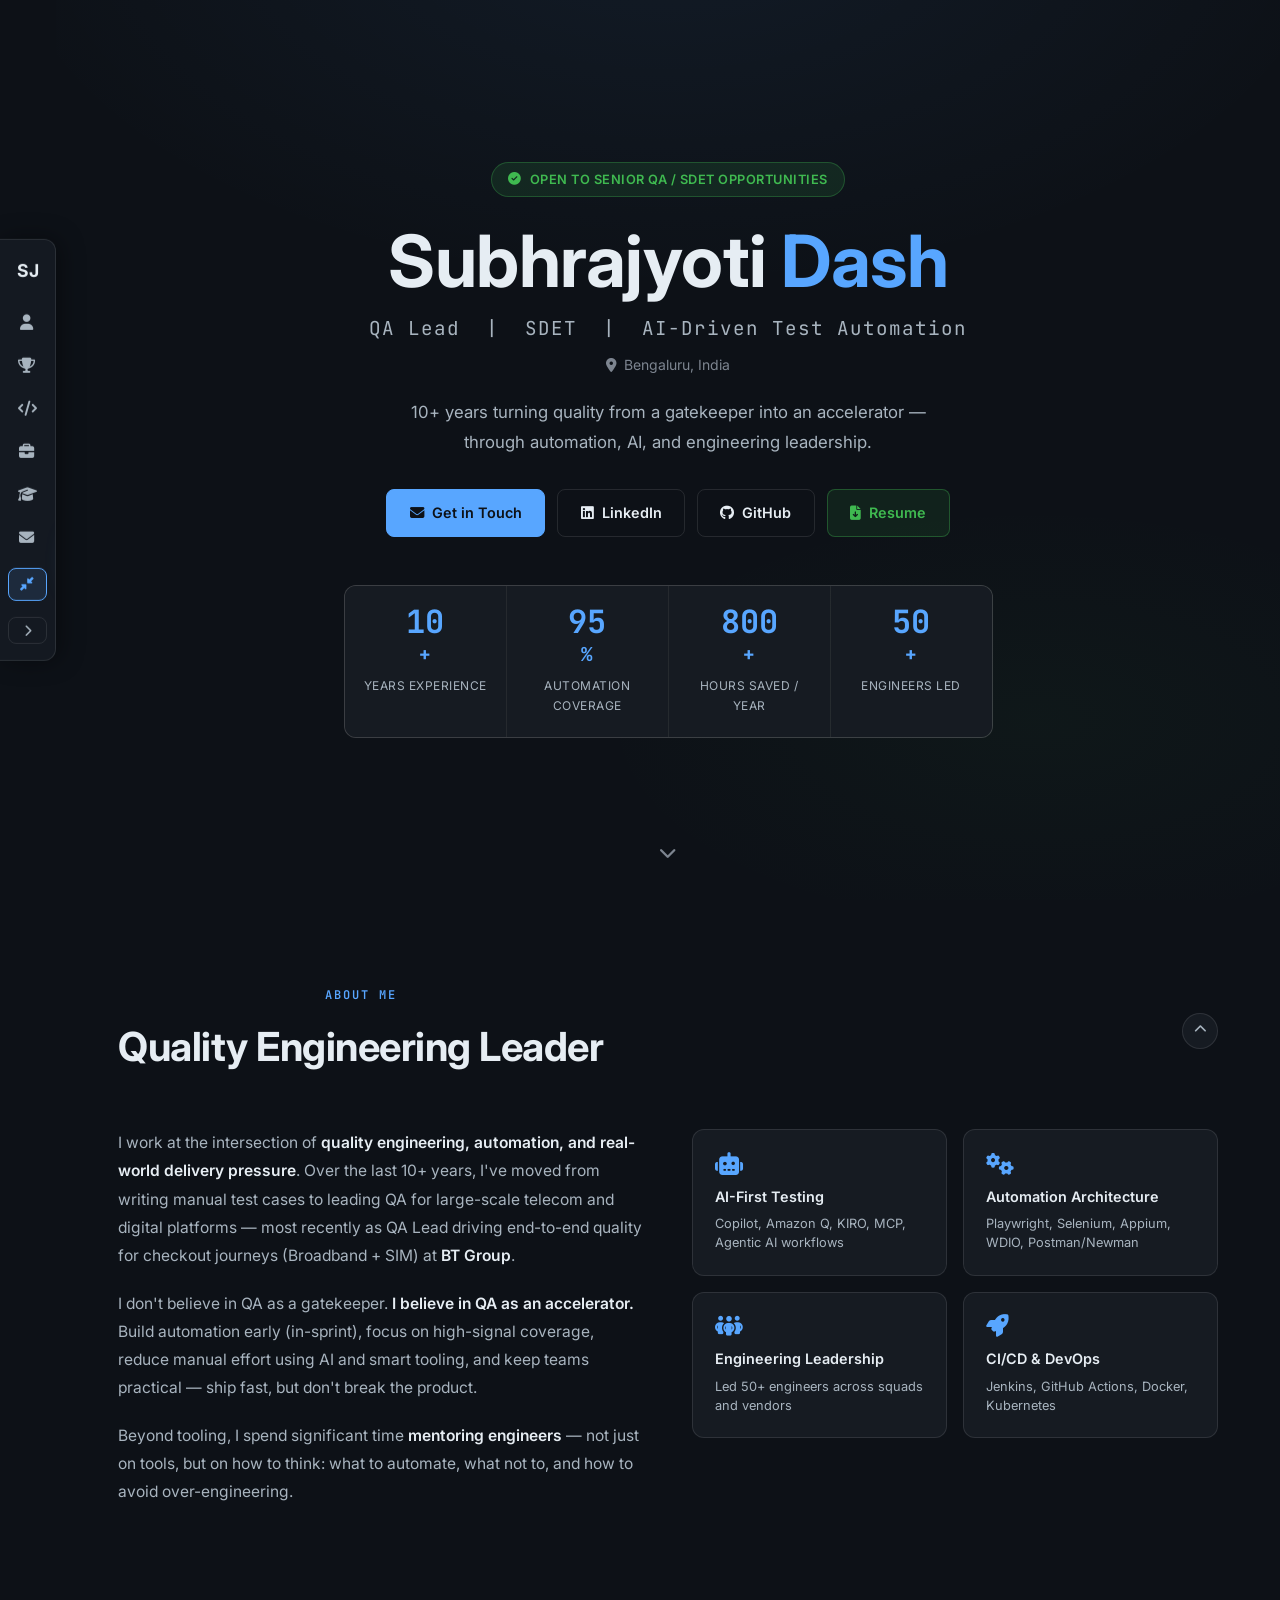
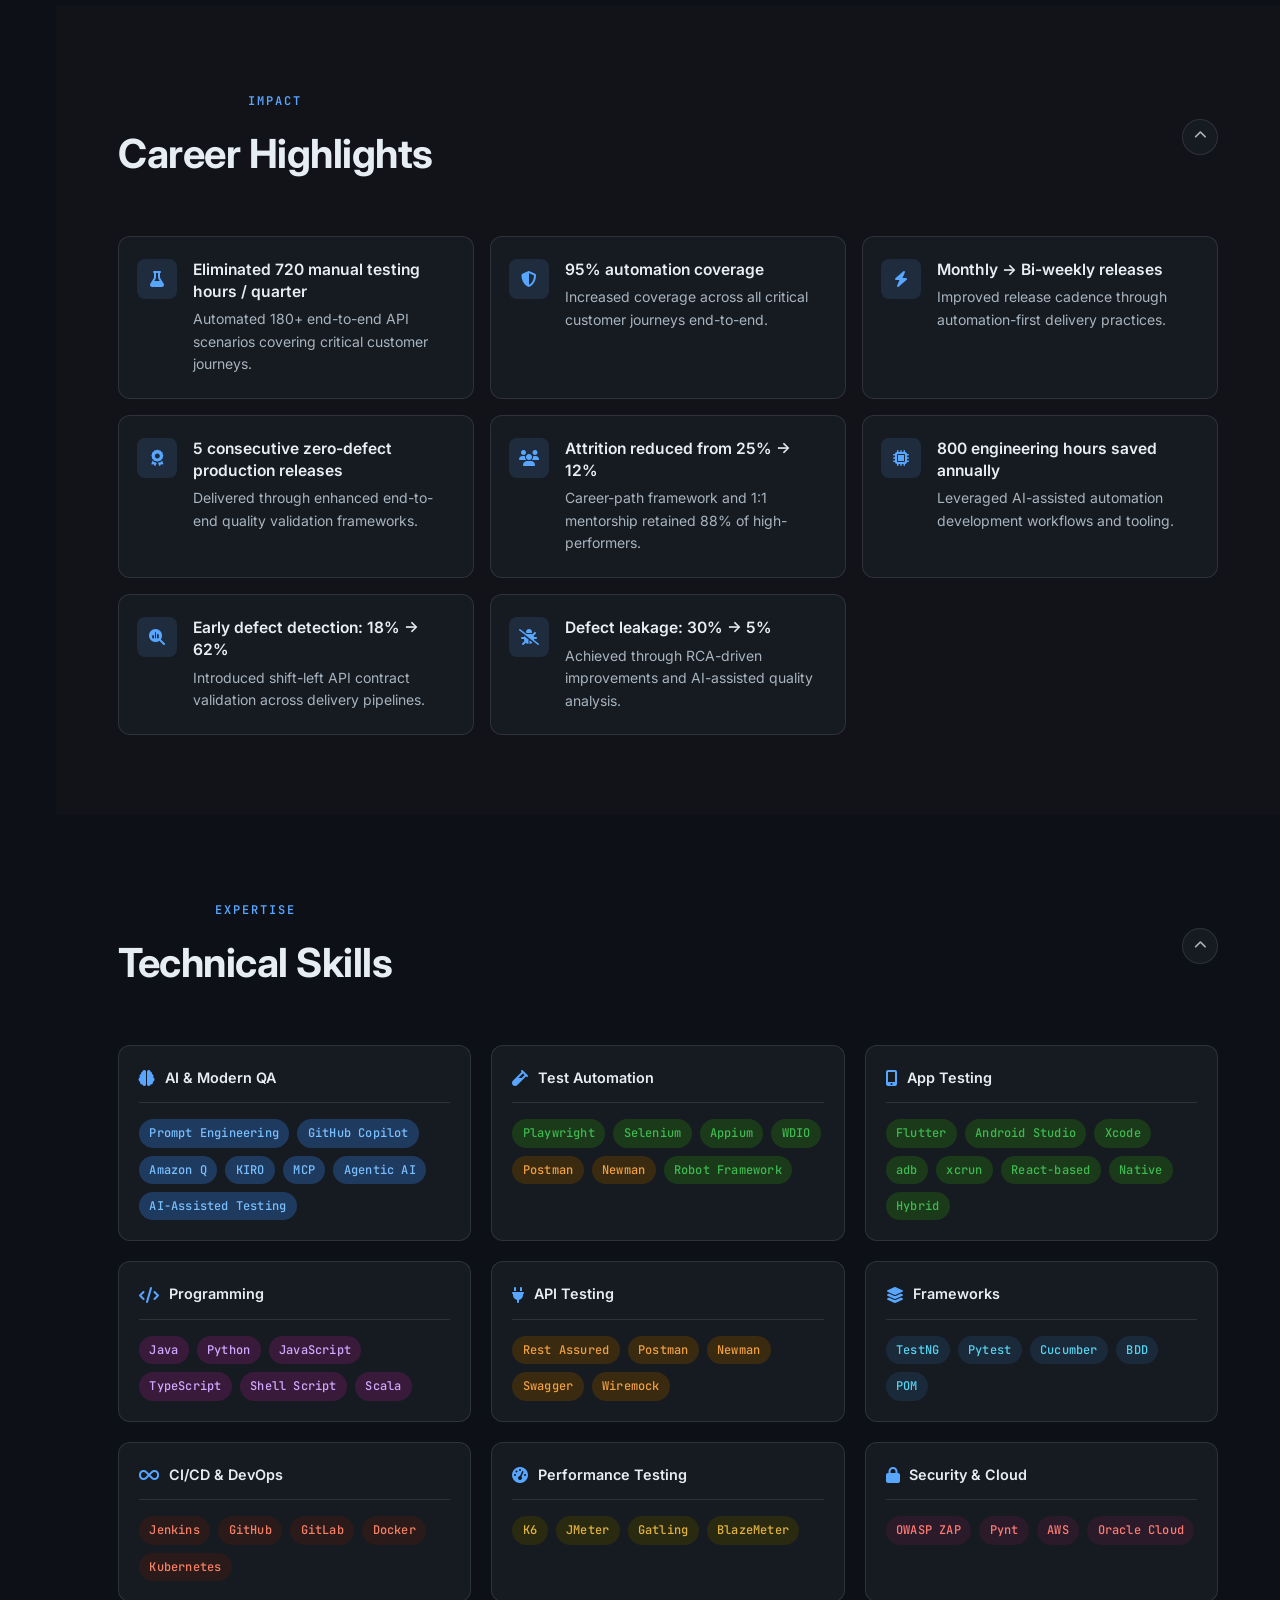
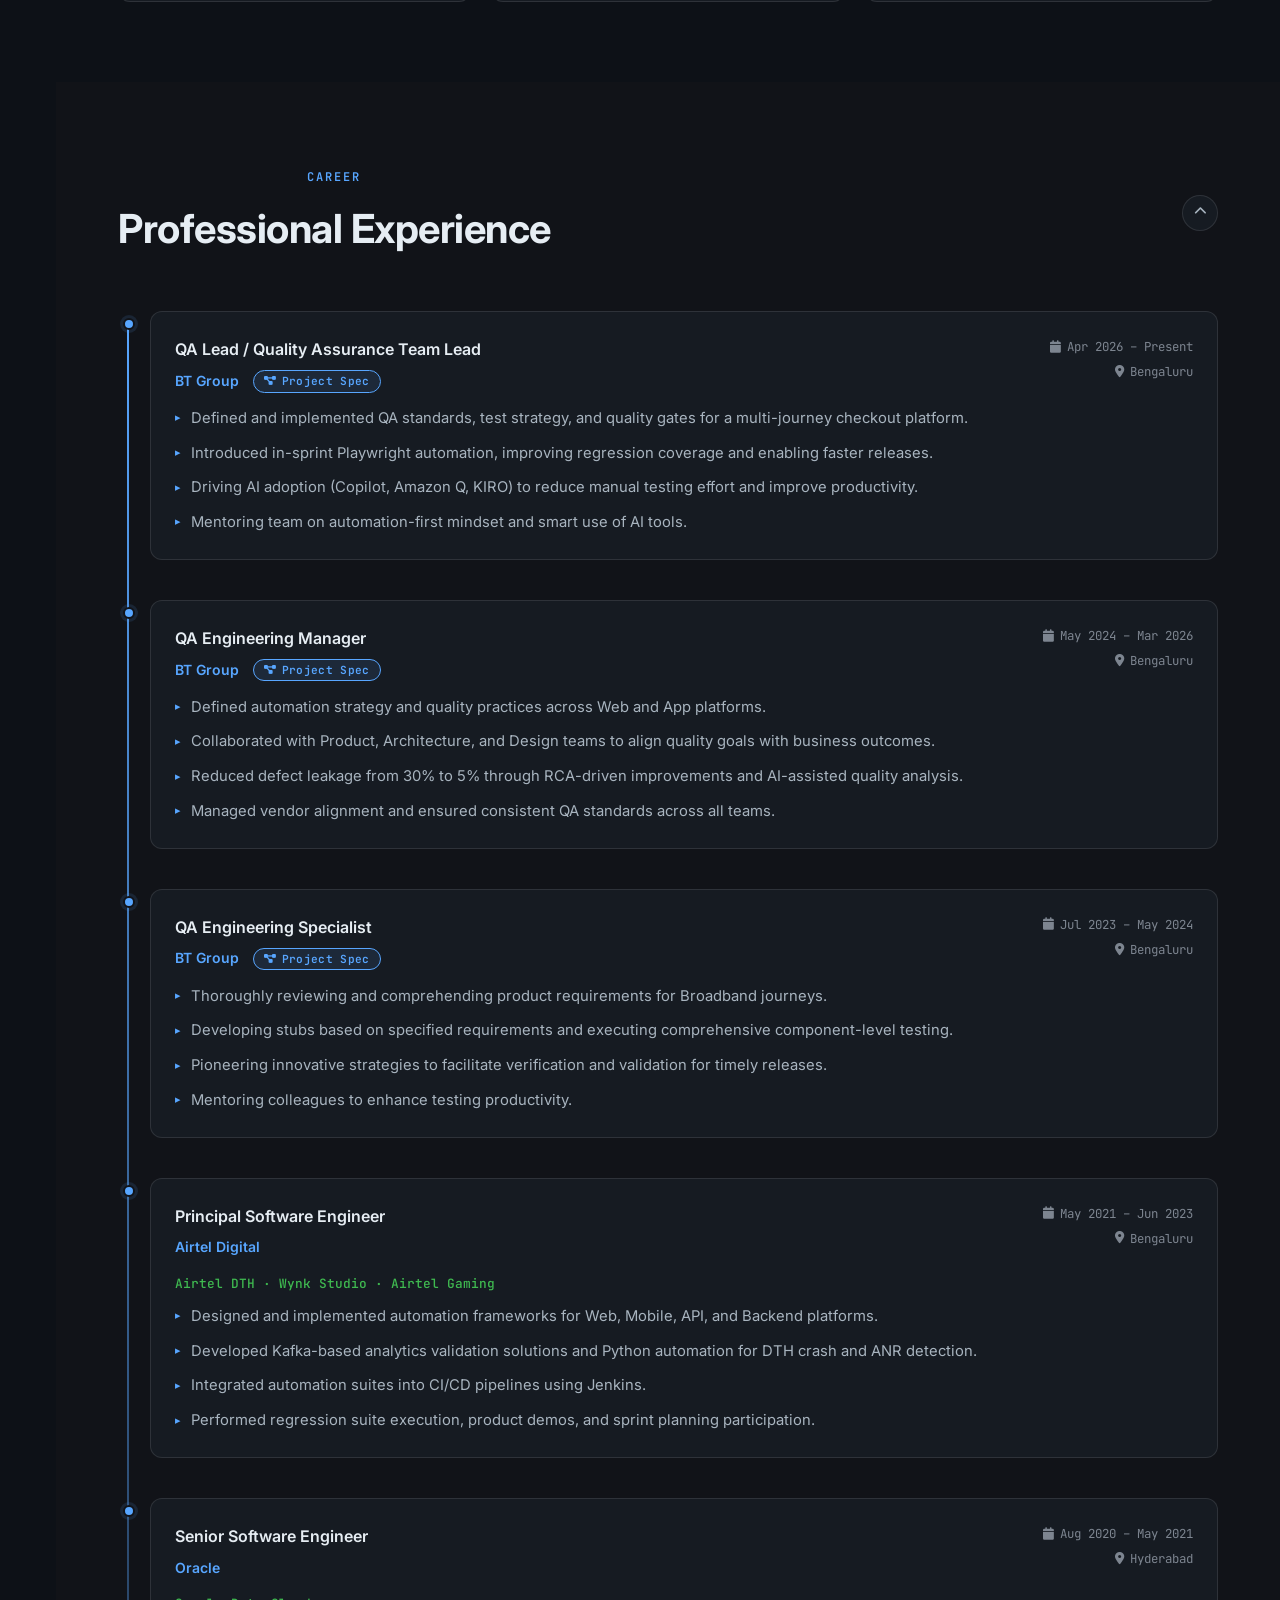
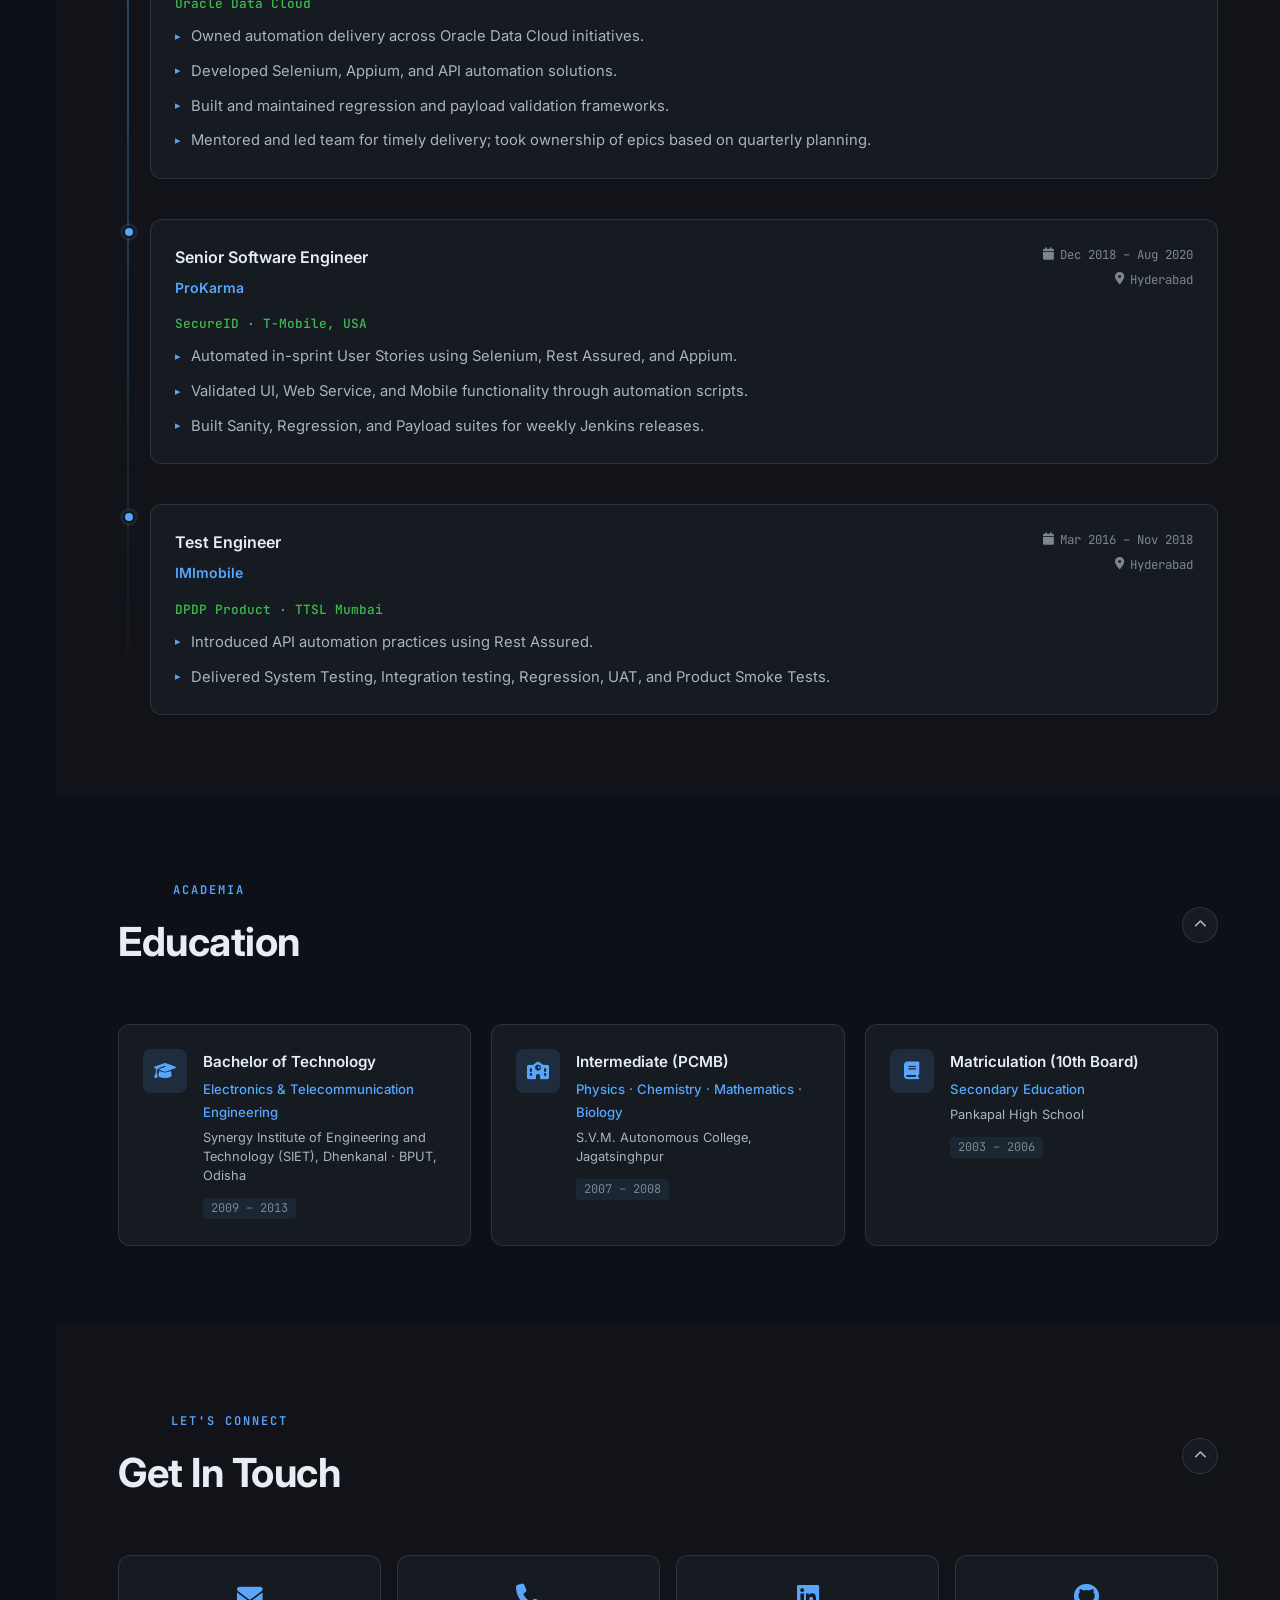
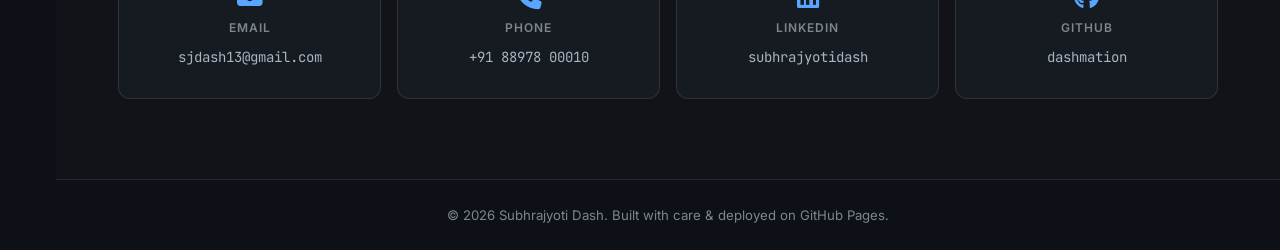
==== commit 6a0ada63: "resume" ====
--- a/cv/index.html
+++ b/cv/index.html
@@ -84,6 +84,7 @@
         <a href="mailto:sjdash13@gmail.com" class="btn btn-primary"><i class="fas fa-envelope"></i> Get in Touch</a>
         <a href="https://linkedin.com/in/subhrajyotidash" target="_blank" rel="noopener" class="btn btn-outline"><i class="fab fa-linkedin"></i> LinkedIn</a>
         <a href="https://github.com/dashmation" target="_blank" rel="noopener" class="btn btn-outline"><i class="fab fa-github"></i> GitHub</a>
+        <a href="../assets/Subhrajyoti_Dash_GenAI-SDET.pdf" target="_blank" rel="noopener" class="btn btn-resume"><i class="fas fa-file-arrow-down"></i> Resume</a>
       </div>
       <div class="hero-stats">
         <div class="stat">
--- a/cv/styles.css
+++ b/cv/styles.css
@@ -221,6 +221,22 @@
   background: var(--accent-glow);
   border-color: var(--accent);
   color: var(--accent);
+}
+.btn-resume {
+  background: rgba(63,185,80,0.10);
+  color: #3fb950;
+  border-color: rgba(63,185,80,0.35);
+}
+.btn-resume:hover {
+  background: rgba(63,185,80,0.20);
+  border-color: #3fb950;
+  color: #3fb950;
+  box-shadow: 0 4px 16px rgba(63,185,80,0.20);
+  transform: translateY(-1px);
+}
+.btn-resume:active {
+  transform: translateY(0);
+  box-shadow: none;
 }
 
 /* Hero Stats */
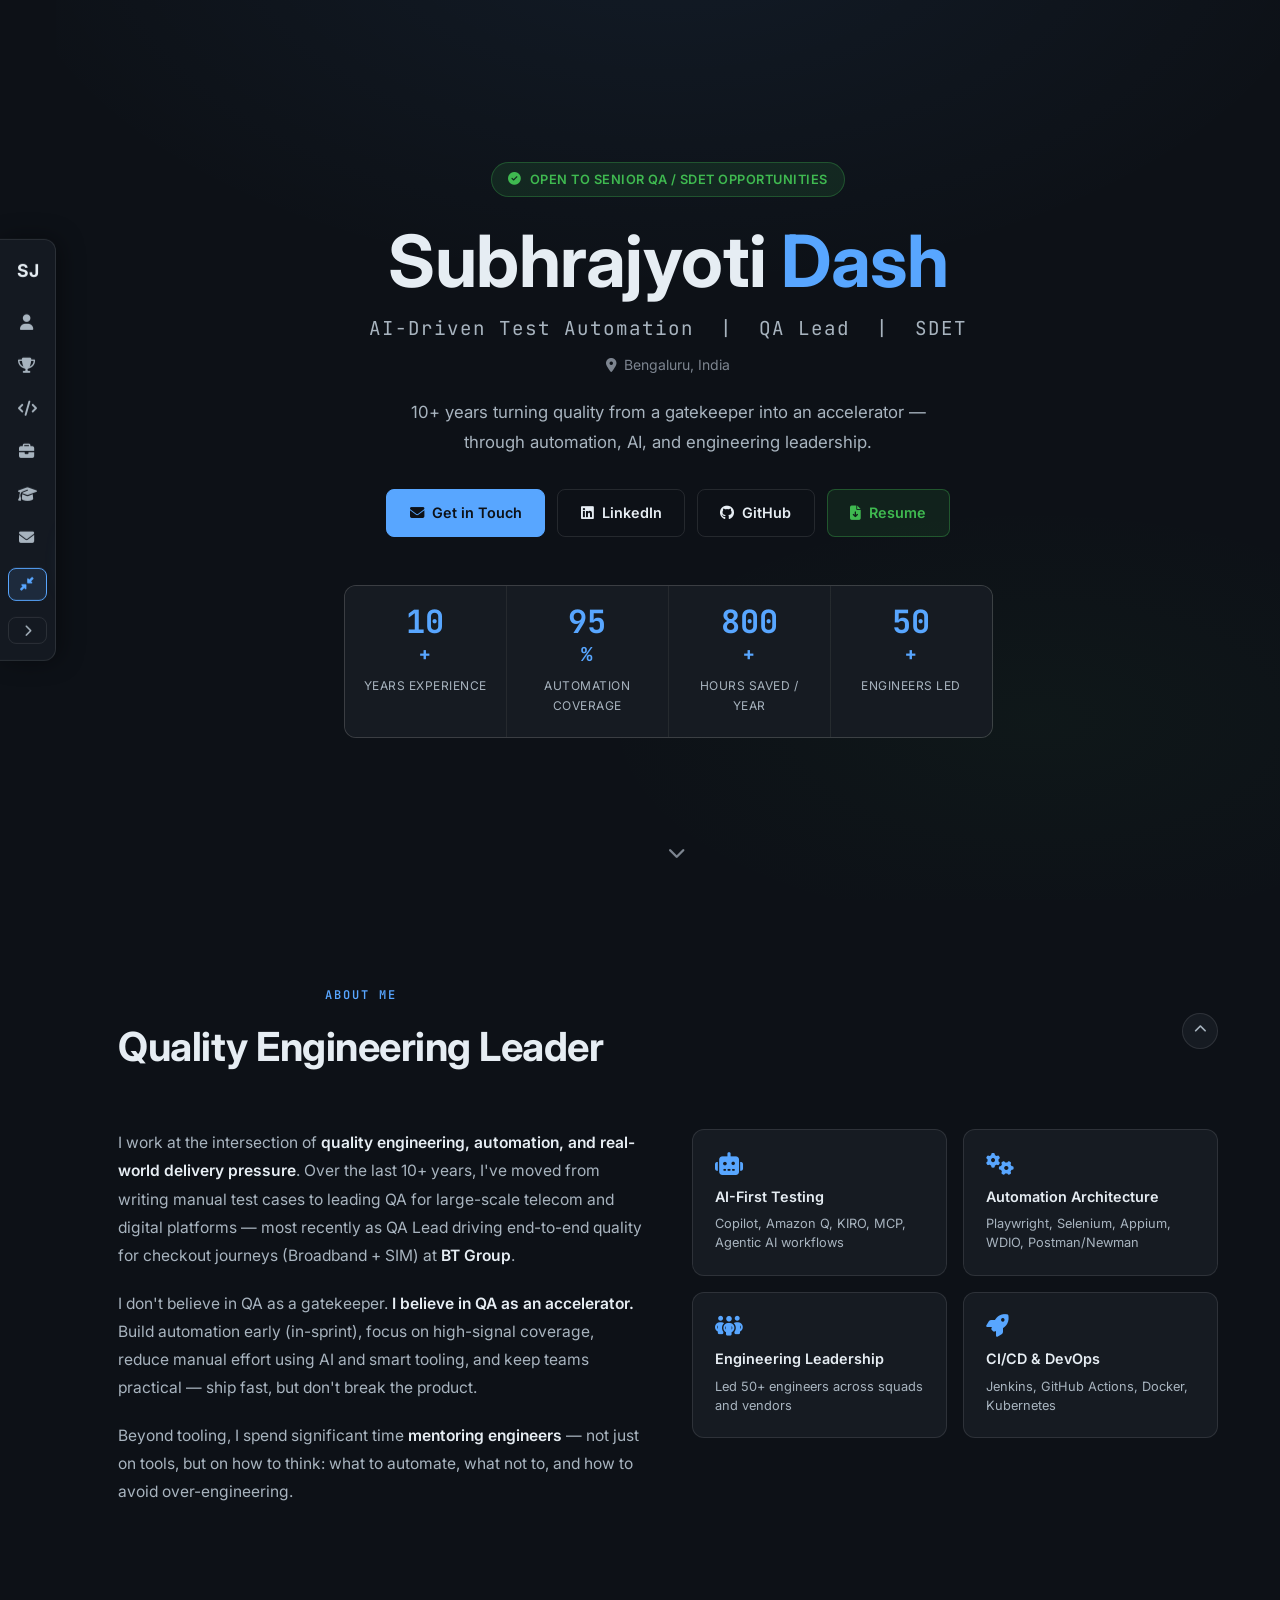
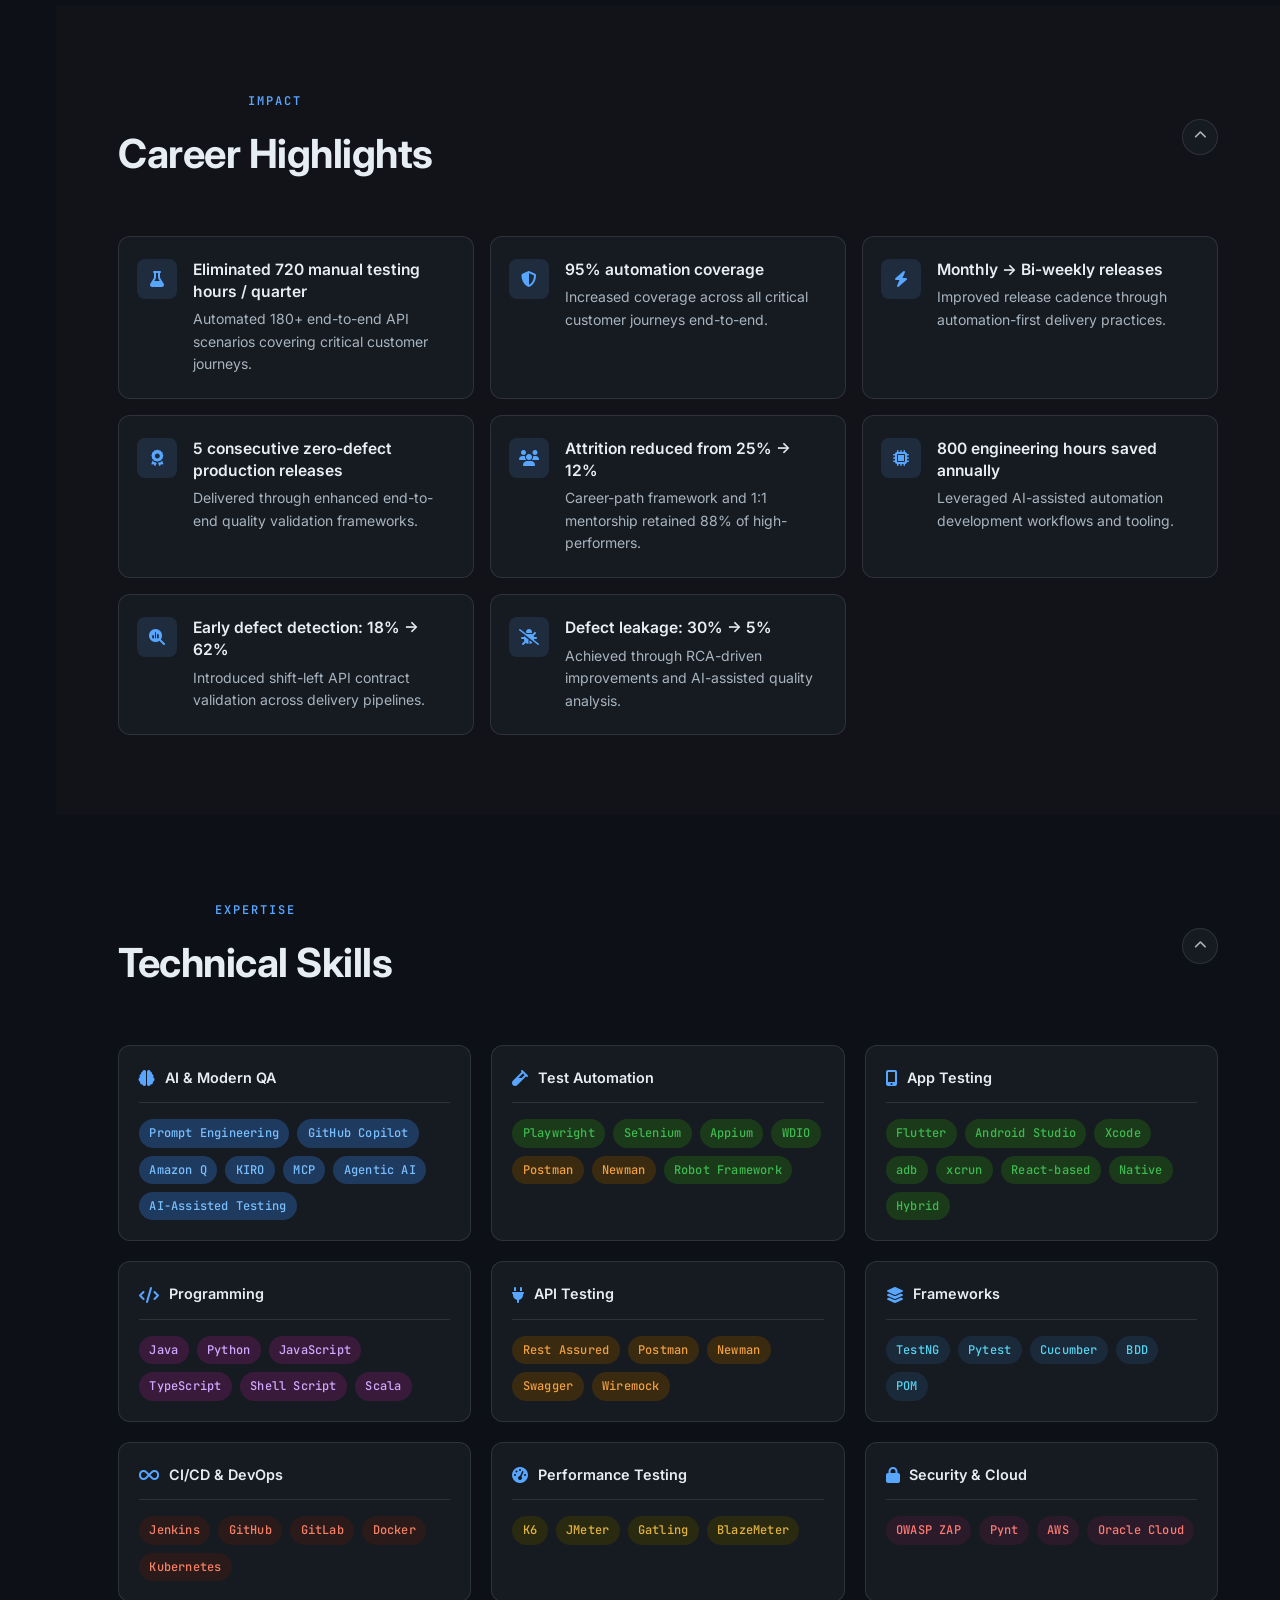
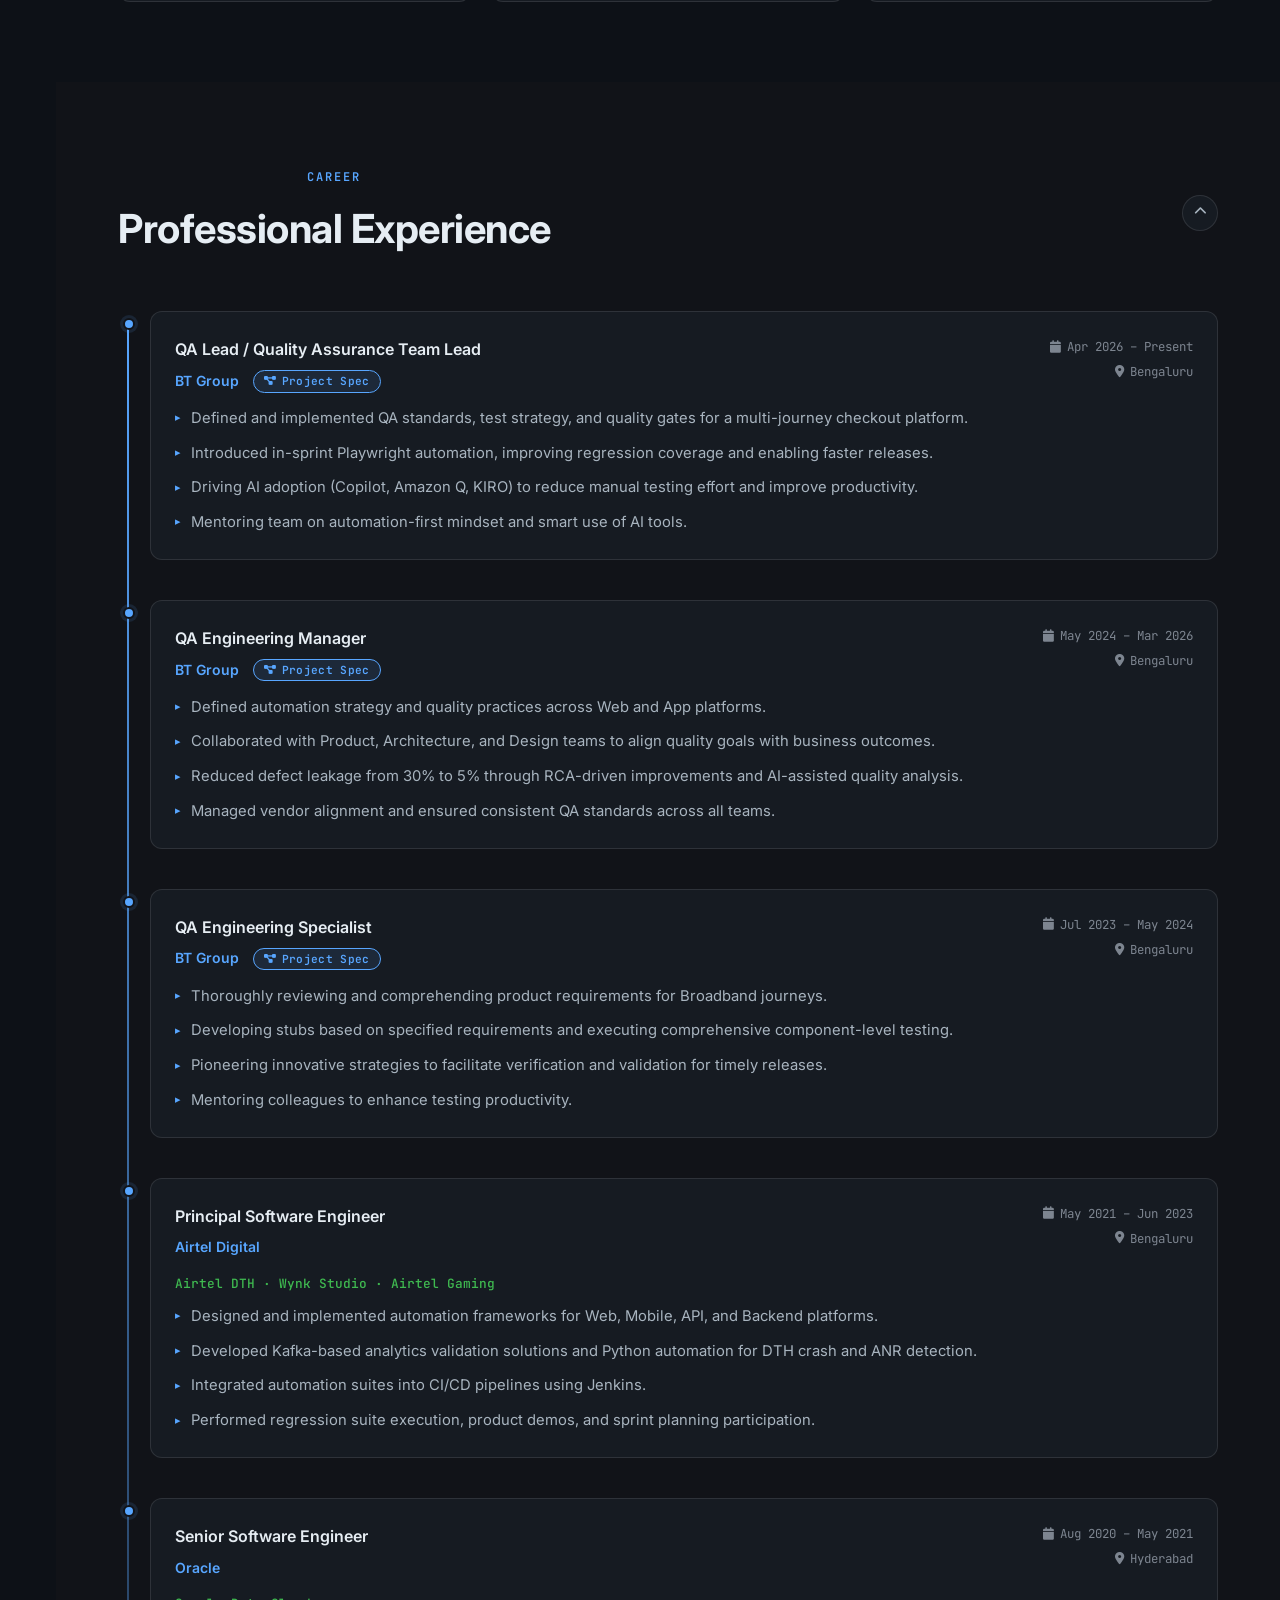
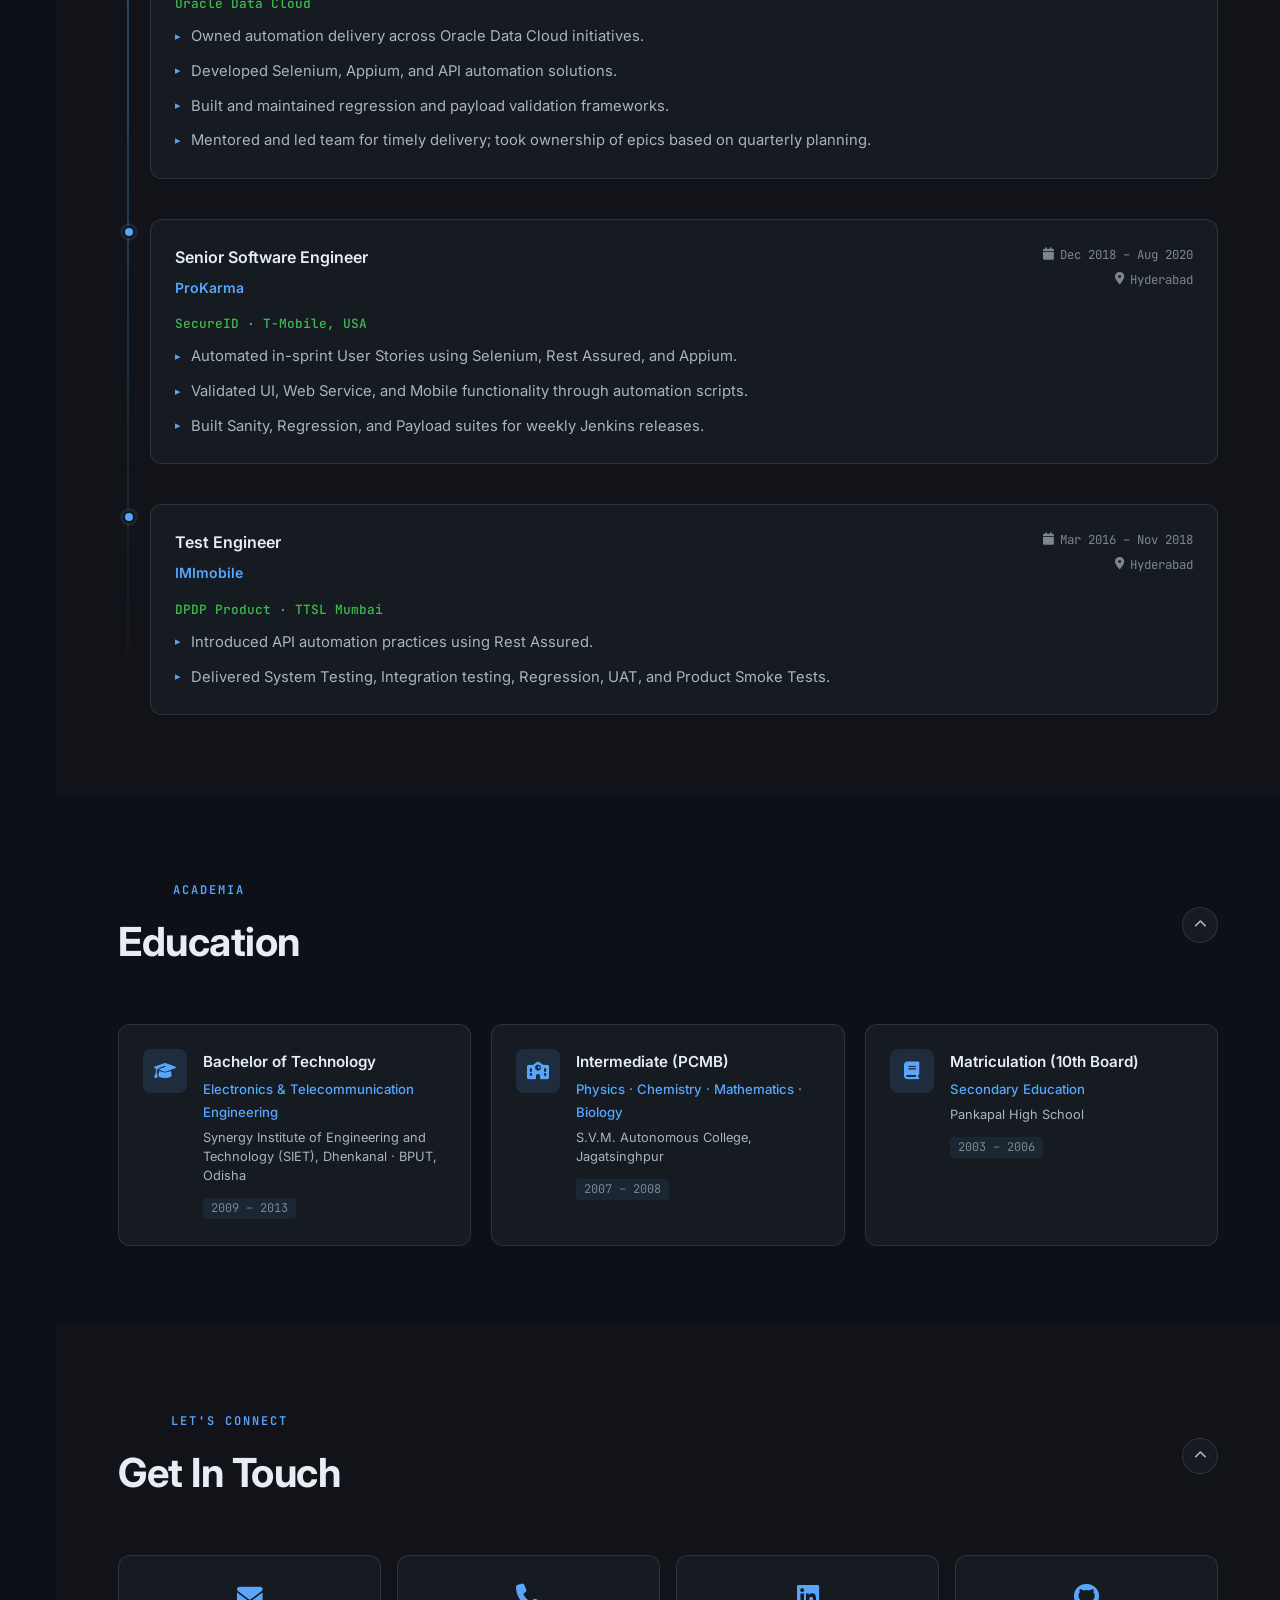
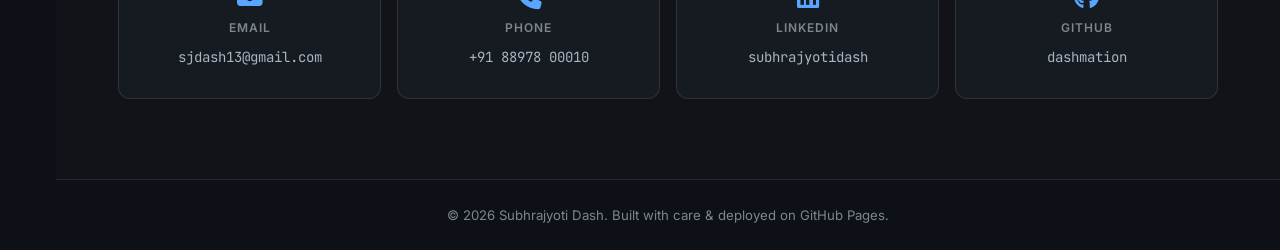
==== commit d5d3fbaf: "animations" ====
--- a/cv/index.html
+++ b/cv/index.html
@@ -73,20 +73,20 @@
   <section id="hero">
     <div class="hero-bg"></div>
     <div class="hero-content">
-      <div class="hero-badge">
+      <div class="hero-badge hero-animate hero-animate-1">
         <i class="fas fa-circle-check"></i> Open to Senior QA / SDET Opportunities
       </div>
-      <h1 class="hero-name">Subhrajyoti <span class="accent">Dash</span></h1>
-      <p class="hero-title">QA Lead &nbsp;|&nbsp; SDET &nbsp;|&nbsp; AI-Driven Test Automation</p>
-      <p class="hero-location"><i class="fas fa-location-dot"></i> Bengaluru, India</p>
-      <p class="hero-tagline">10+ years turning quality from a gatekeeper into an accelerator —<br/>through automation, AI, and engineering leadership.</p>
-      <div class="hero-cta">
+      <h1 class="hero-name hero-animate hero-animate-2">Subhrajyoti <span class="accent">Dash</span></h1>
+      <p class="hero-title hero-animate hero-animate-3">AI-Driven Test Automation &nbsp;|&nbsp; QA Lead &nbsp;|&nbsp; SDET</p>
+      <p class="hero-location hero-animate hero-animate-3"><i class="fas fa-location-dot"></i> Bengaluru, India</p>
+      <p class="hero-tagline hero-animate hero-animate-4">10+ years turning quality from a gatekeeper into an accelerator —<br/>through automation, AI, and engineering leadership.</p>
+      <div class="hero-cta hero-animate hero-animate-5">
         <a href="mailto:sjdash13@gmail.com" class="btn btn-primary"><i class="fas fa-envelope"></i> Get in Touch</a>
         <a href="https://linkedin.com/in/subhrajyotidash" target="_blank" rel="noopener" class="btn btn-outline"><i class="fab fa-linkedin"></i> LinkedIn</a>
         <a href="https://github.com/dashmation" target="_blank" rel="noopener" class="btn btn-outline"><i class="fab fa-github"></i> GitHub</a>
         <a href="../assets/Subhrajyoti_Dash_GenAI-SDET.pdf" target="_blank" rel="noopener" class="btn btn-resume"><i class="fas fa-file-arrow-down"></i> Resume</a>
       </div>
-      <div class="hero-stats">
+      <div class="hero-stats hero-animate hero-animate-6">
         <div class="stat">
           <span class="stat-number" data-target="10">0</span><span class="stat-suffix">+</span>
           <span class="stat-label">Years Experience</span>
@@ -105,7 +105,7 @@
         </div>
       </div>
     </div>
-    <a href="#about" class="scroll-down" aria-label="Scroll down"><i class="fas fa-chevron-down"></i></a>
+    <a href="#about" class="scroll-down hero-animate hero-animate-7" aria-label="Scroll down"><i class="fas fa-chevron-down"></i></a>
   </section>
 
   <!-- About / Summary -->
@@ -411,7 +411,7 @@
 
         <!-- BT Group -->
         <div class="timeline-item">
-          <div class="timeline-marker"></div>
+          <div class="timeline-marker timeline-marker--current"></div>
           <div class="timeline-content" data-project="one-checkout">
             <div class="timeline-header">
               <div>
--- a/cv/styles.css
+++ b/cv/styles.css
@@ -290,6 +290,35 @@
   font-size: 1.1rem;
 }
 
+
+/* =========================================================
+   HERO ENTRANCE ANIMATION
+   ========================================================= */
+@keyframes heroFadeUp {
+  from { opacity: 0; transform: translateY(28px); }
+  to   { opacity: 1; transform: translateY(0); }
+}
+
+/* All hero elements start invisible; animation fires on page load */
+.hero-animate {
+  opacity: 0;
+  animation: heroFadeUp 0.65s cubic-bezier(0.22, 1, 0.36, 1) forwards;
+}
+
+/* Staggered delays — badge → name → title+location → tagline → buttons → stats → scroll-cue */
+.hero-animate-1 { animation-delay: 0.05s; }
+.hero-animate-2 { animation-delay: 0.18s; }
+.hero-animate-3 { animation-delay: 0.30s; }
+.hero-animate-4 { animation-delay: 0.42s; }
+.hero-animate-5 { animation-delay: 0.54s; }
+.hero-animate-6 { animation-delay: 0.66s; }
+.hero-animate-7 { animation-delay: 0.78s; }
+
+/* Respect reduced-motion preference */
+@media (prefers-reduced-motion: reduce) {
+  .hero-animate { animation: none; opacity: 1; }
+}
+
 /* =========================================================
    SECTIONS — common
    ========================================================= */
@@ -318,13 +347,15 @@
   letter-spacing: -0.5px;
 }
 
-/* Fade-in animation */
+/* Fade-in + slide-up animation */
 .fade-in {
   opacity: 0;
-  transition: opacity 0.5s ease;
+  transform: translateY(22px);
+  transition: opacity 0.55s ease, transform 0.55s cubic-bezier(0.22, 1, 0.36, 1);
 }
 .fade-in.visible {
   opacity: 1;
+  transform: translateY(0);
 }
 
 /* =========================================================
@@ -654,6 +685,15 @@
   border: 2px solid var(--bg-section);
   box-shadow: 0 0 0 3px var(--accent-glow);
 }
+/* Pulse on the first (current) role marker */
+@keyframes markerPulse {
+  0%   { box-shadow: 0 0 0 3px var(--accent-glow), 0 0 0 3px rgba(88,166,255,0.4); }
+  60%  { box-shadow: 0 0 0 3px var(--accent-glow), 0 0 0 9px rgba(88,166,255,0); }
+  100% { box-shadow: 0 0 0 3px var(--accent-glow), 0 0 0 9px rgba(88,166,255,0); }
+}
+.timeline-marker--current {
+  animation: markerPulse 2.2s ease-out infinite;
+}
 .timeline-content {
   background: var(--bg-card);
   border: 1px solid var(--border);
@@ -890,8 +930,13 @@
   /* Hero */
   #hero { padding: 5rem 1rem 3rem; min-height: auto; }
   .hero-tagline { font-size: 0.9rem; }
-  .hero-cta { gap: 0.5rem; }
-  .btn { padding: 0.55rem 1rem; font-size: 0.825rem; }
+  .hero-cta {
+    gap: 0.5rem;
+    display: grid;
+    grid-template-columns: 1fr 1fr;
+  }
+  .hero-cta .btn-primary { grid-column: 1 / -1; }
+  .btn { padding: 0.55rem 1rem; font-size: 0.825rem; justify-content: center; }
 
   /* Hero stats */
   .hero-stats { flex-direction: column; gap: 1px; }
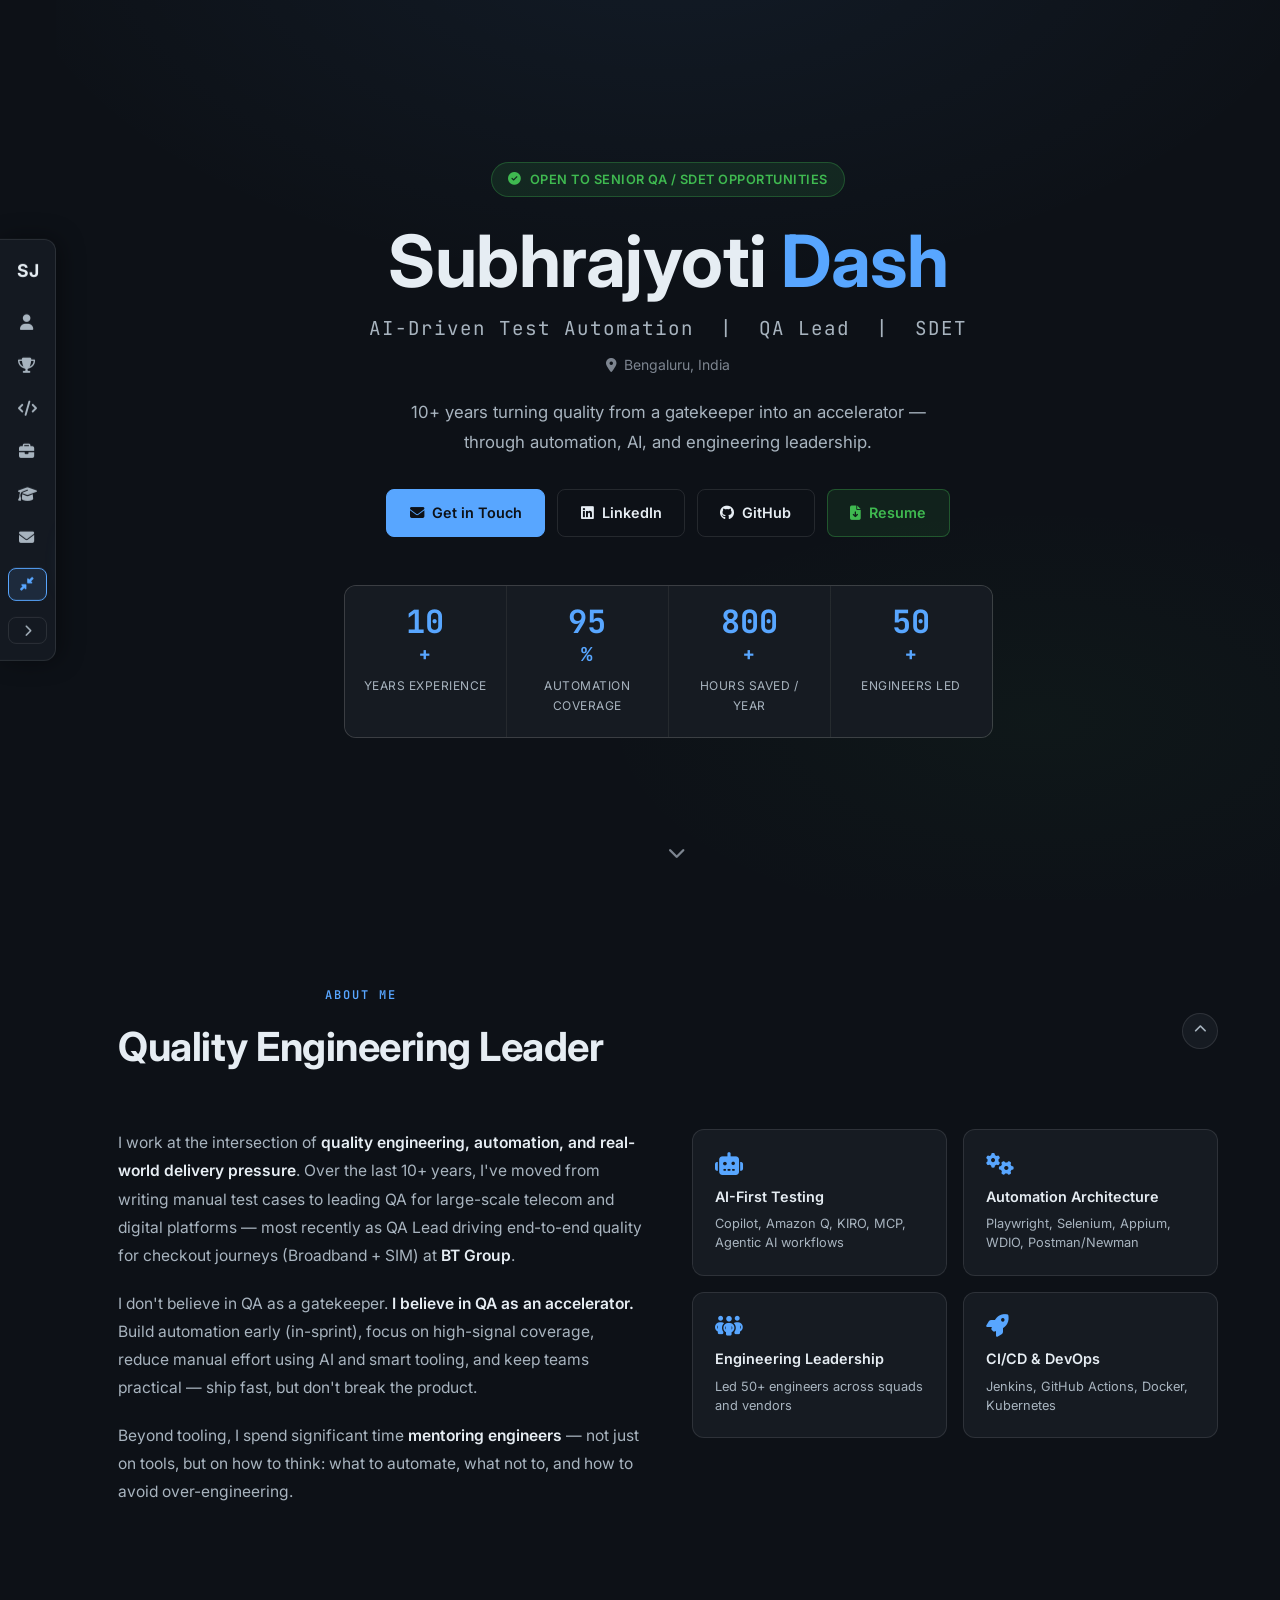
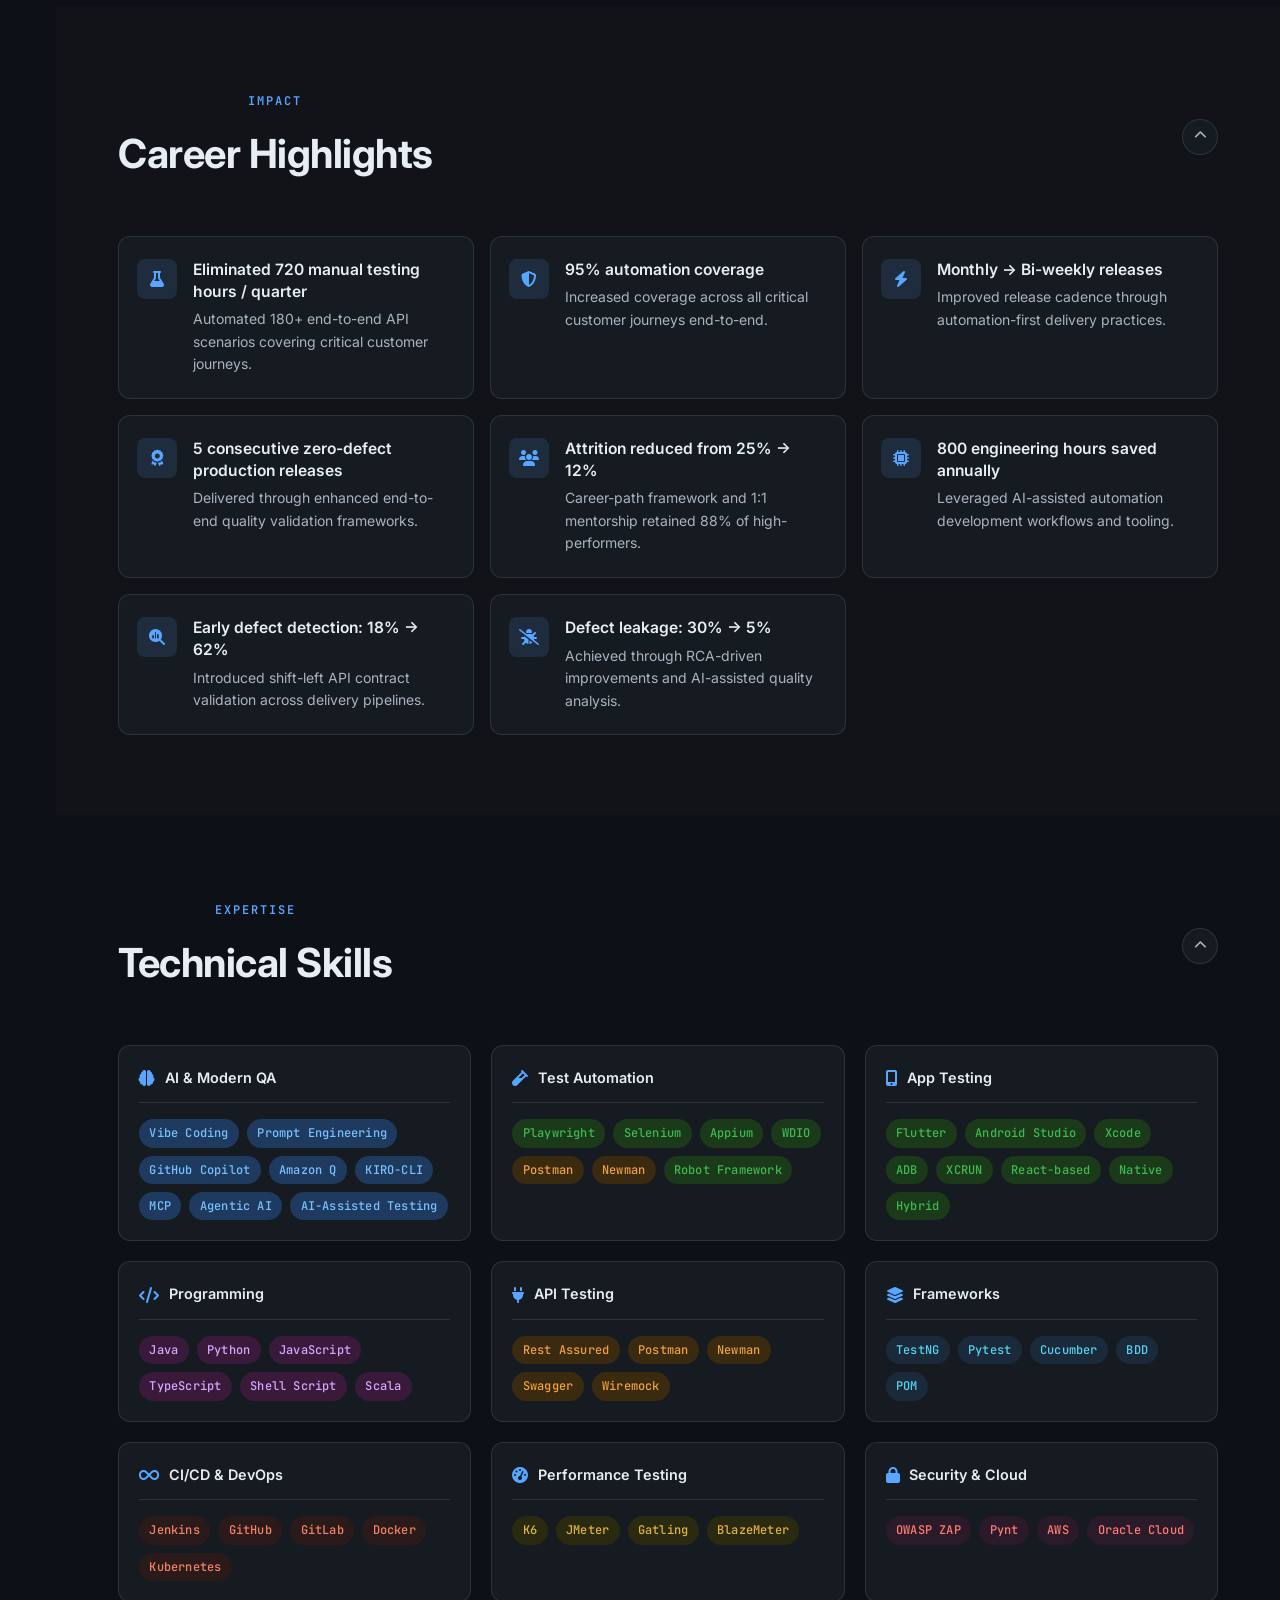
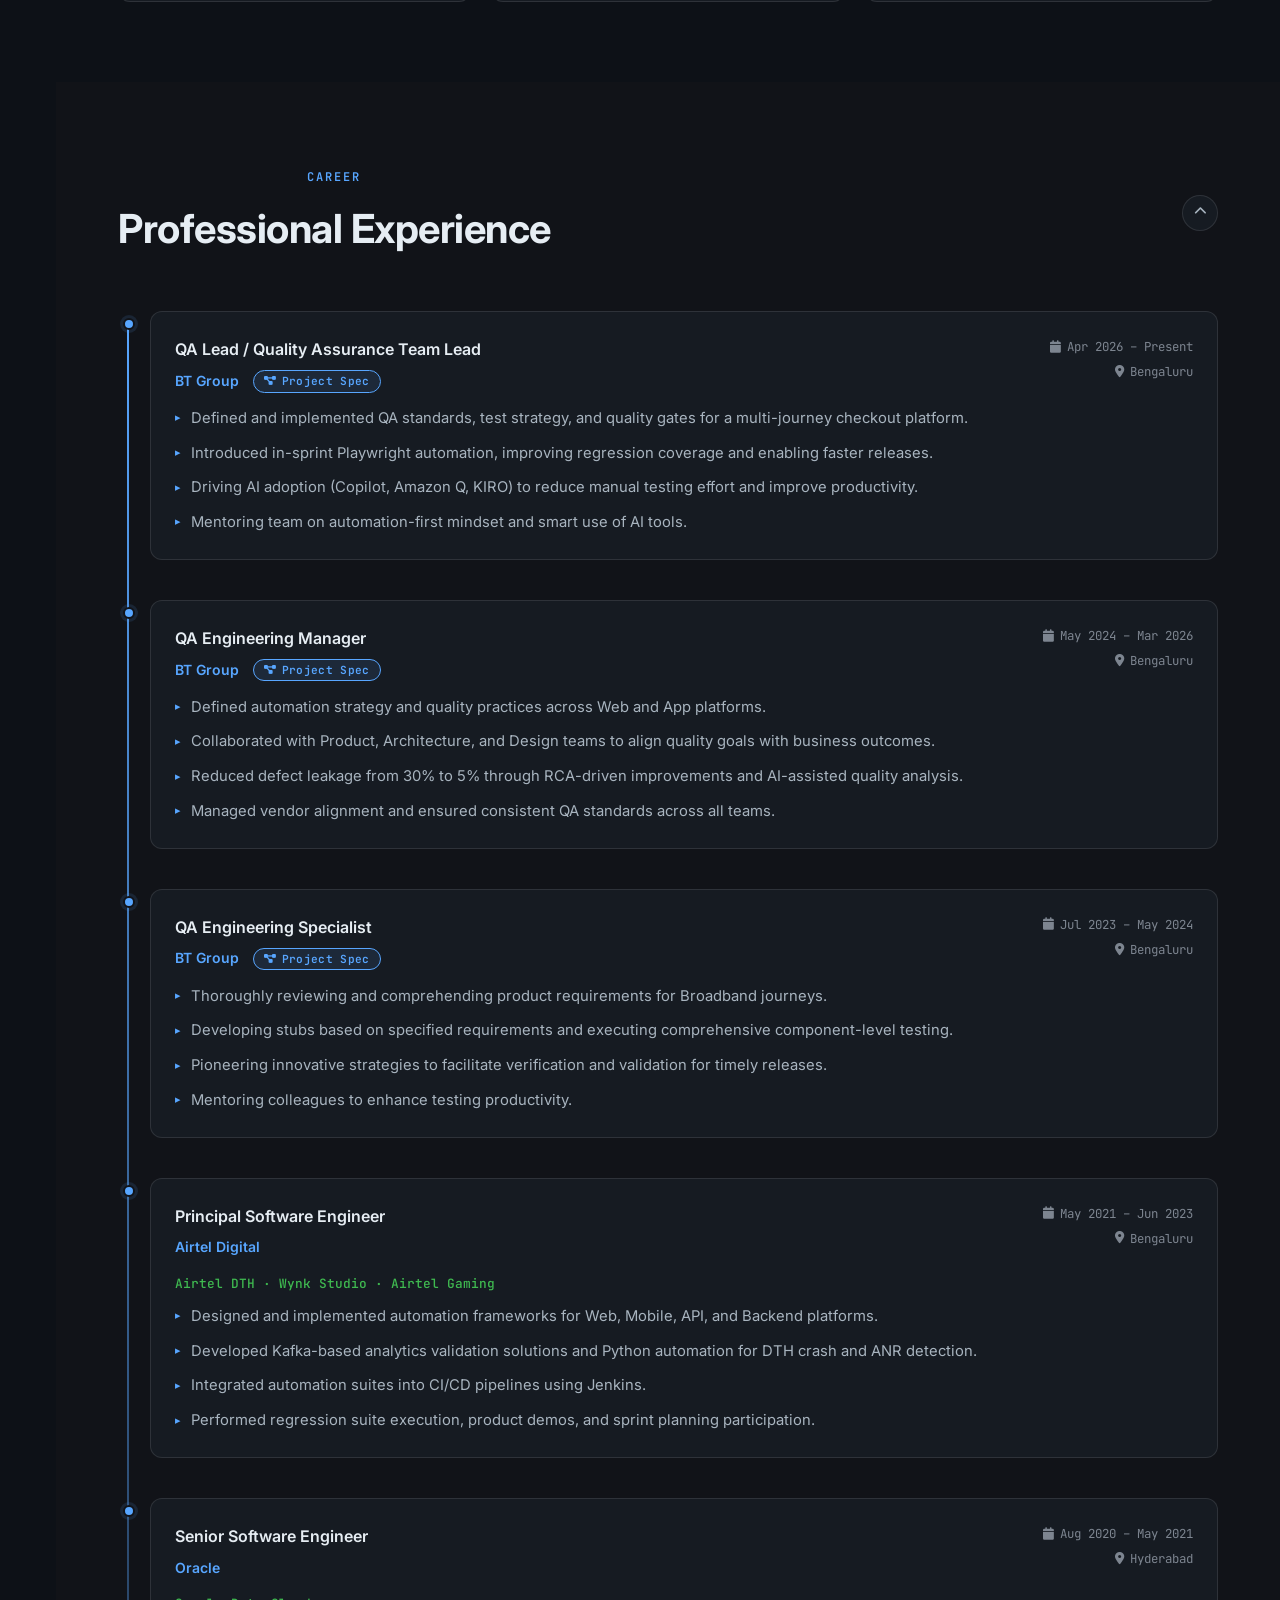
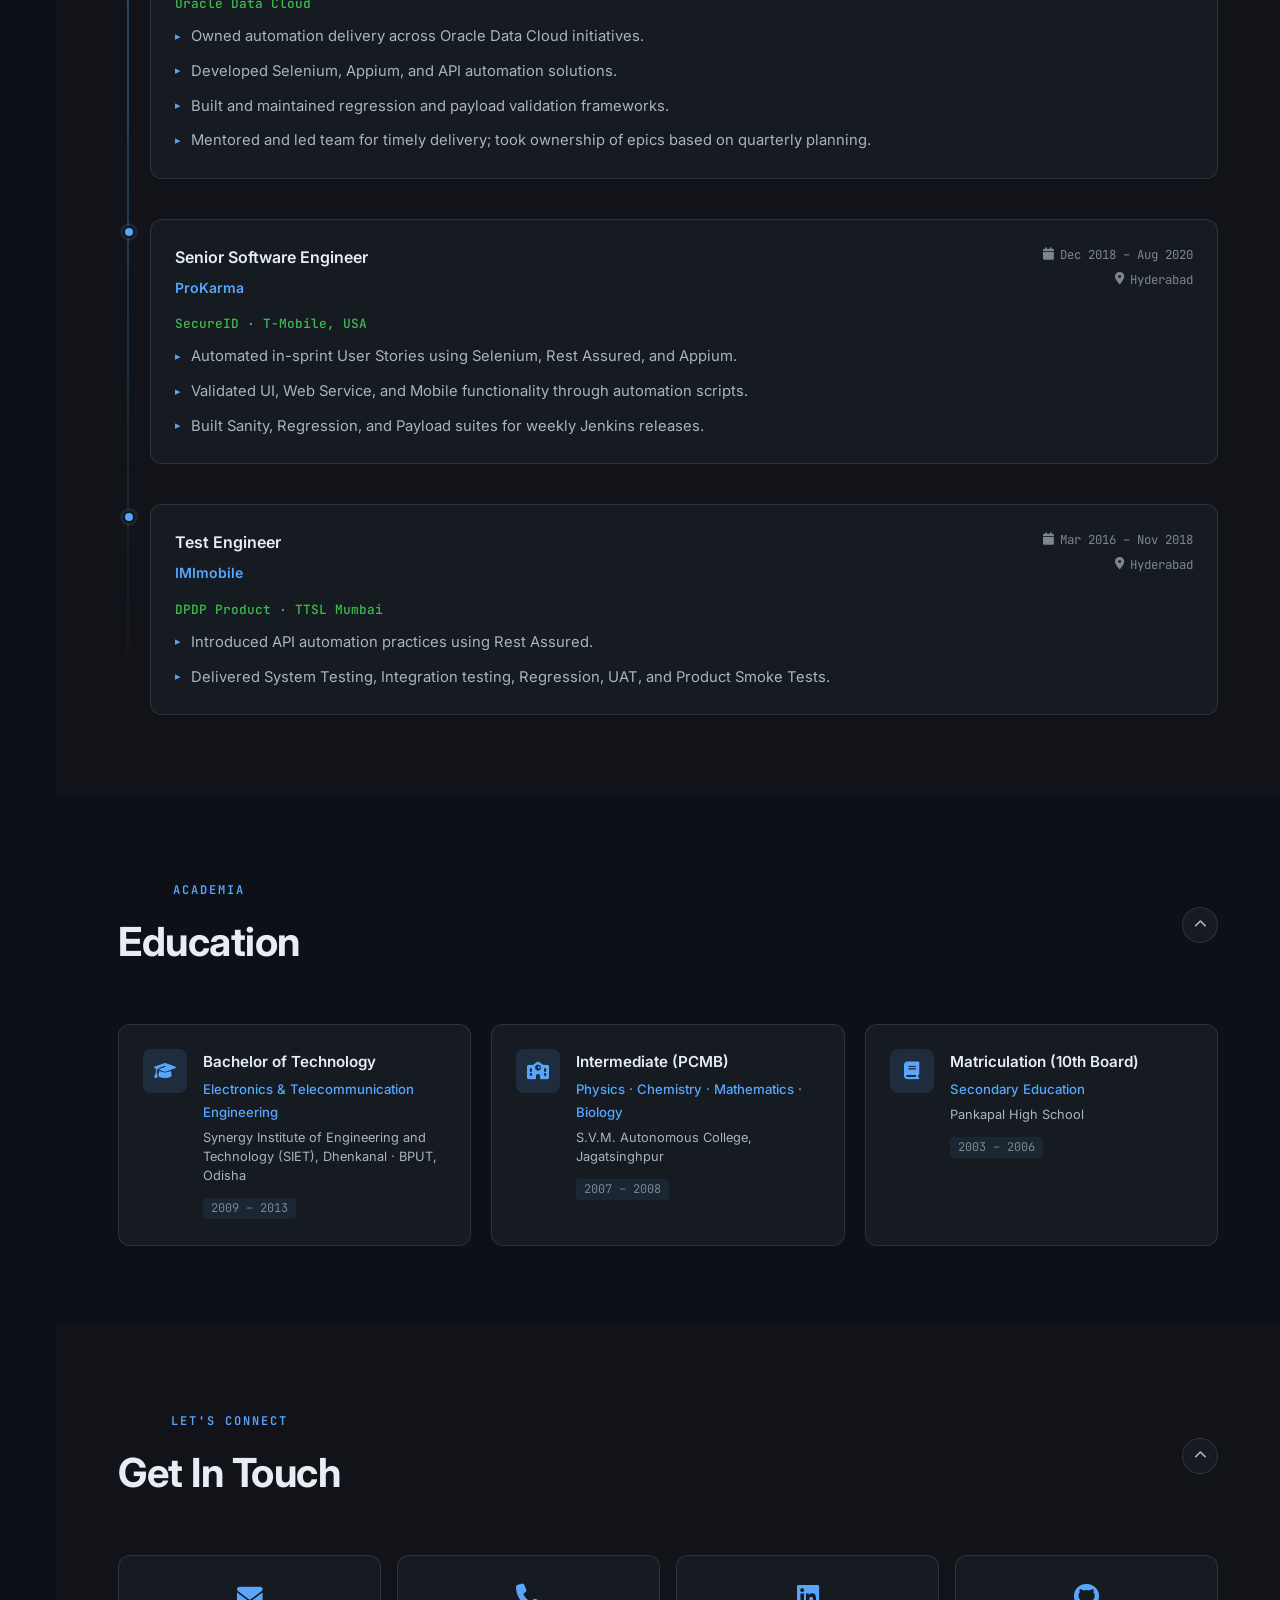
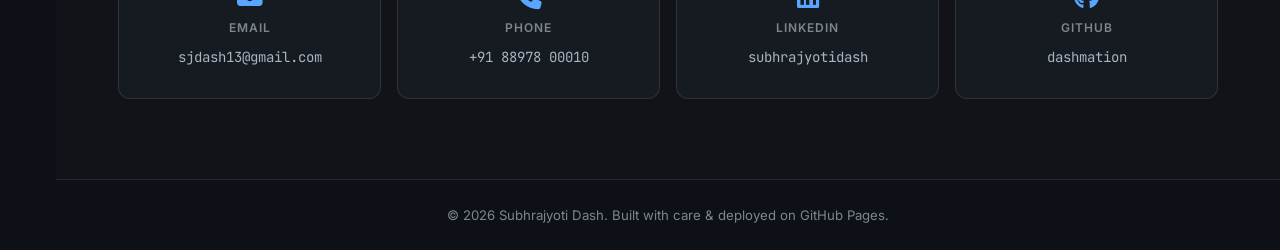
==== commit ead2978b: "cv changes" ====
--- a/cv/index.html
+++ b/cv/index.html
@@ -260,10 +260,11 @@
             <h3>AI &amp; Modern QA</h3>
           </div>
           <div class="skill-tags">
+            <span class="tag tag-ai">Vibe Coding</span>
             <span class="tag tag-ai">Prompt Engineering</span>
             <span class="tag tag-ai">GitHub Copilot</span>
             <span class="tag tag-ai">Amazon Q</span>
-            <span class="tag tag-ai">KIRO</span>
+            <span class="tag tag-ai">KIRO-CLI</span>
             <span class="tag tag-ai">MCP</span>
             <span class="tag tag-ai">Agentic AI</span>
             <span class="tag tag-ai">AI-Assisted Testing</span>
@@ -295,8 +296,8 @@
             <span class="tag tag-auto">Flutter</span>
             <span class="tag tag-auto">Android Studio</span>
             <span class="tag tag-auto">Xcode</span>
-            <span class="tag tag-auto">adb</span>
-            <span class="tag tag-auto">xcrun</span>
+            <span class="tag tag-auto">ADB</span>
+            <span class="tag tag-auto">XCRUN</span>
             <span class="tag tag-auto">React-based</span>
             <span class="tag tag-auto">Native</span>
             <span class="tag tag-auto">Hybrid</span>
--- a/cv/styles.css
+++ b/cv/styles.css
@@ -489,7 +489,7 @@
 }
 
 .hl-popup {
-  display: none;
+  display: none;                       /* shown via JS as flex */
   position: fixed;
   z-index: 9999;
   width: 520px;
@@ -498,10 +498,10 @@
   border: 1px solid rgba(88,166,255,0.3);
   border-radius: 16px;
   box-shadow: 0 24px 64px rgba(0,0,0,0.7), 0 0 0 1px rgba(88,166,255,0.08);
-  overflow-y: auto;
-  overflow-x: hidden;
+  overflow: hidden;                    /* clip to border-radius */
   pointer-events: auto;
-  max-height: calc(100vh - 32px);
+  max-height: calc(100dvh - 32px);    /* dvh respects mobile browser chrome */
+  flex-direction: column;             /* header sticky, body scrolls */
 
   /* pre-animation state */
   opacity: 0;
@@ -516,12 +516,17 @@
   transform: scale(1);
 }
 
-/* Header */
+/* Header — sticky, never scrolls away */
 .hlp-header {
   display: flex;
   align-items: flex-start;
   gap: 0.6rem;
   padding: 1.1rem 1.25rem 0.75rem;
+  flex-shrink: 0;                      /* don't compress when body is tall */
+  position: sticky;
+  top: 0;
+  background: #1a2233;
+  z-index: 1;
 }
 .hlp-icon {
   color: var(--accent);
@@ -565,6 +570,10 @@
   display: flex;
   flex-direction: column;
   gap: 0.75rem;
+  overflow-y: auto;                    /* only the body scrolls */
+  overflow-x: hidden;
+  overscroll-behavior: contain;        /* prevent page scroll bleed-through */
+  -webkit-overflow-scrolling: touch;   /* smooth momentum scroll on iOS */
 }
 .hlp-label {
   display: flex;
@@ -598,9 +607,9 @@
 }
 
 /* Scrollbar */
-.hl-popup::-webkit-scrollbar { width: 4px; }
-.hl-popup::-webkit-scrollbar-track { background: transparent; }
-.hl-popup::-webkit-scrollbar-thumb { background: rgba(88,166,255,0.25); border-radius: 4px; }
+.hlp-body::-webkit-scrollbar { width: 4px; }
+.hlp-body::-webkit-scrollbar-track { background: transparent; }
+.hlp-body::-webkit-scrollbar-thumb { background: rgba(88,166,255,0.25); border-radius: 4px; }
 
 /* =========================================================
    SKILLS
@@ -1720,8 +1729,13 @@
   font-family: 'JetBrains Mono', monospace;
 }
 
-/* ── Prevent body scroll when modal open ── */
-body.proj-open { overflow: hidden; }
+/* ── Prevent body scroll when modal open (iOS-safe) ── */
+body.scroll-locked {
+  overflow: hidden;
+  position: fixed;
+  width: 100%;
+  /* top is set dynamically by JS to preserve scroll position */
+}
 
 /* ── Responsive ── */
 @media (max-width: 700px) {
